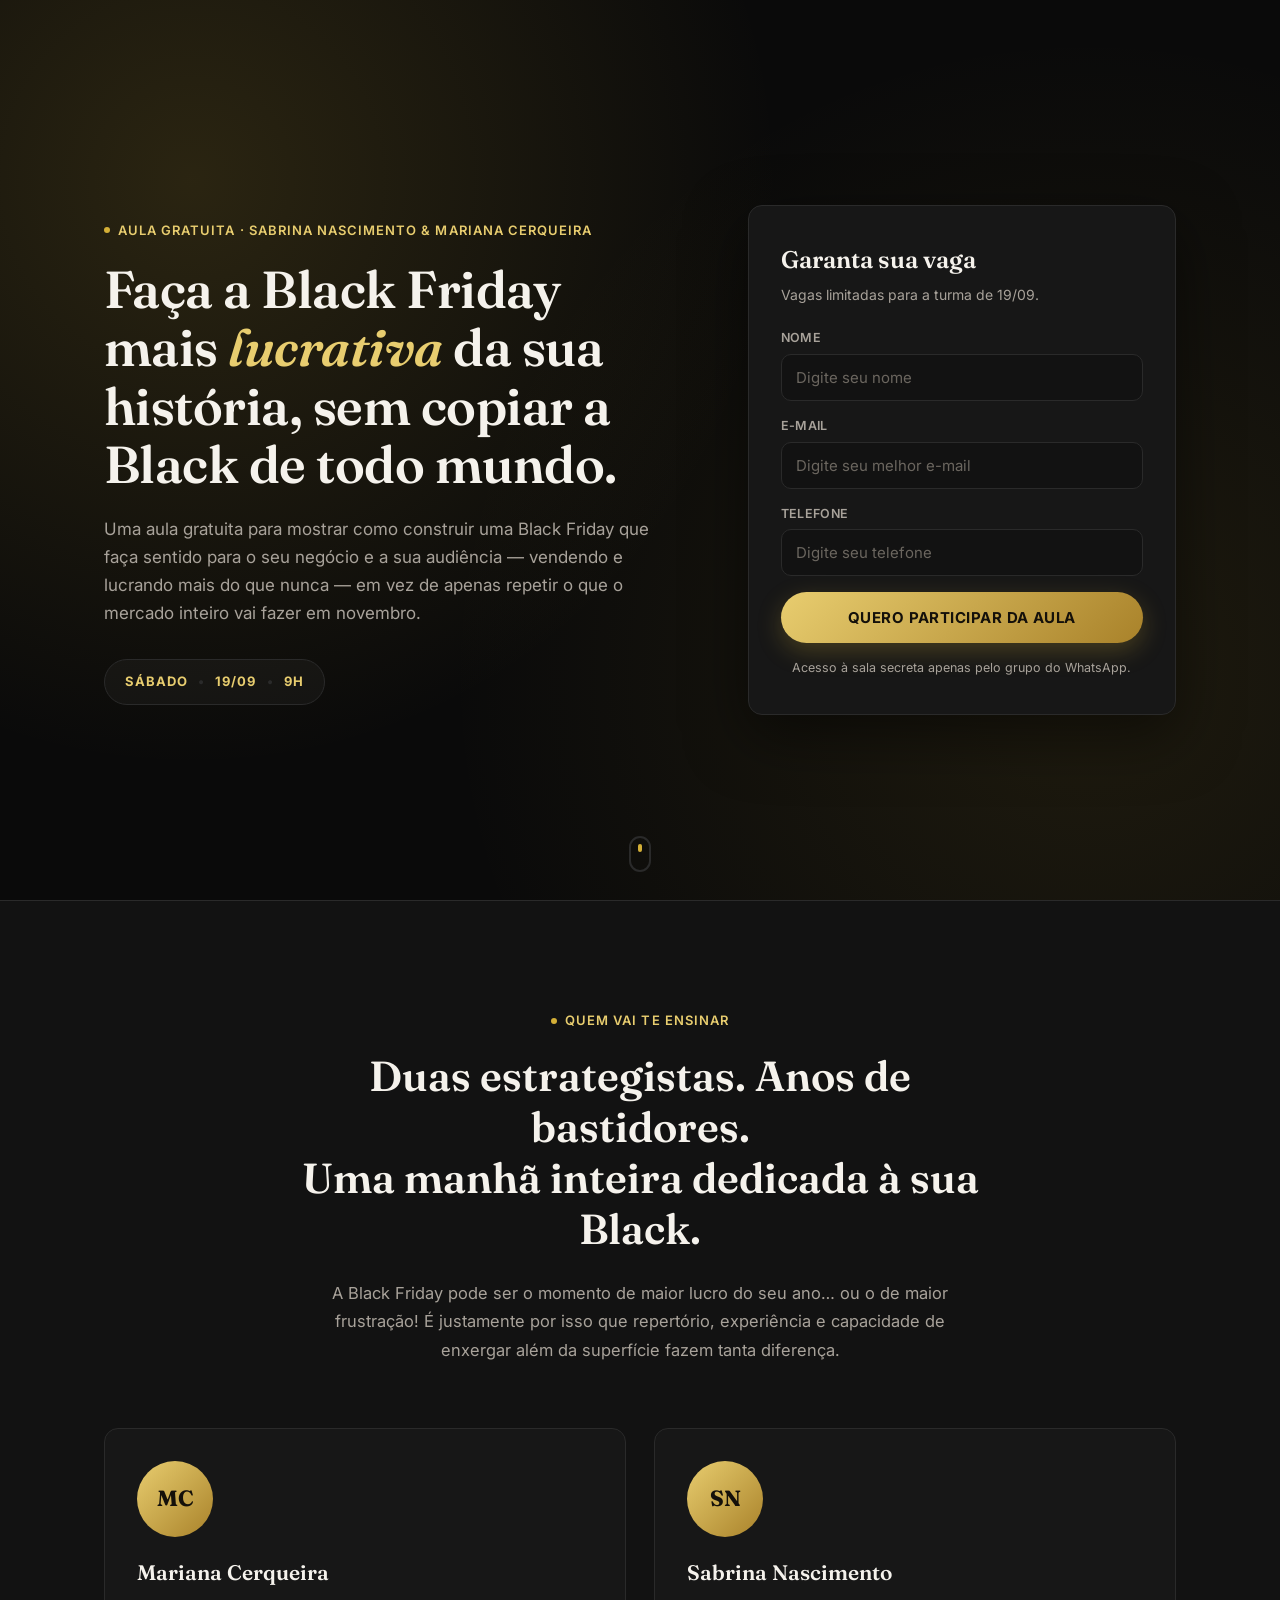
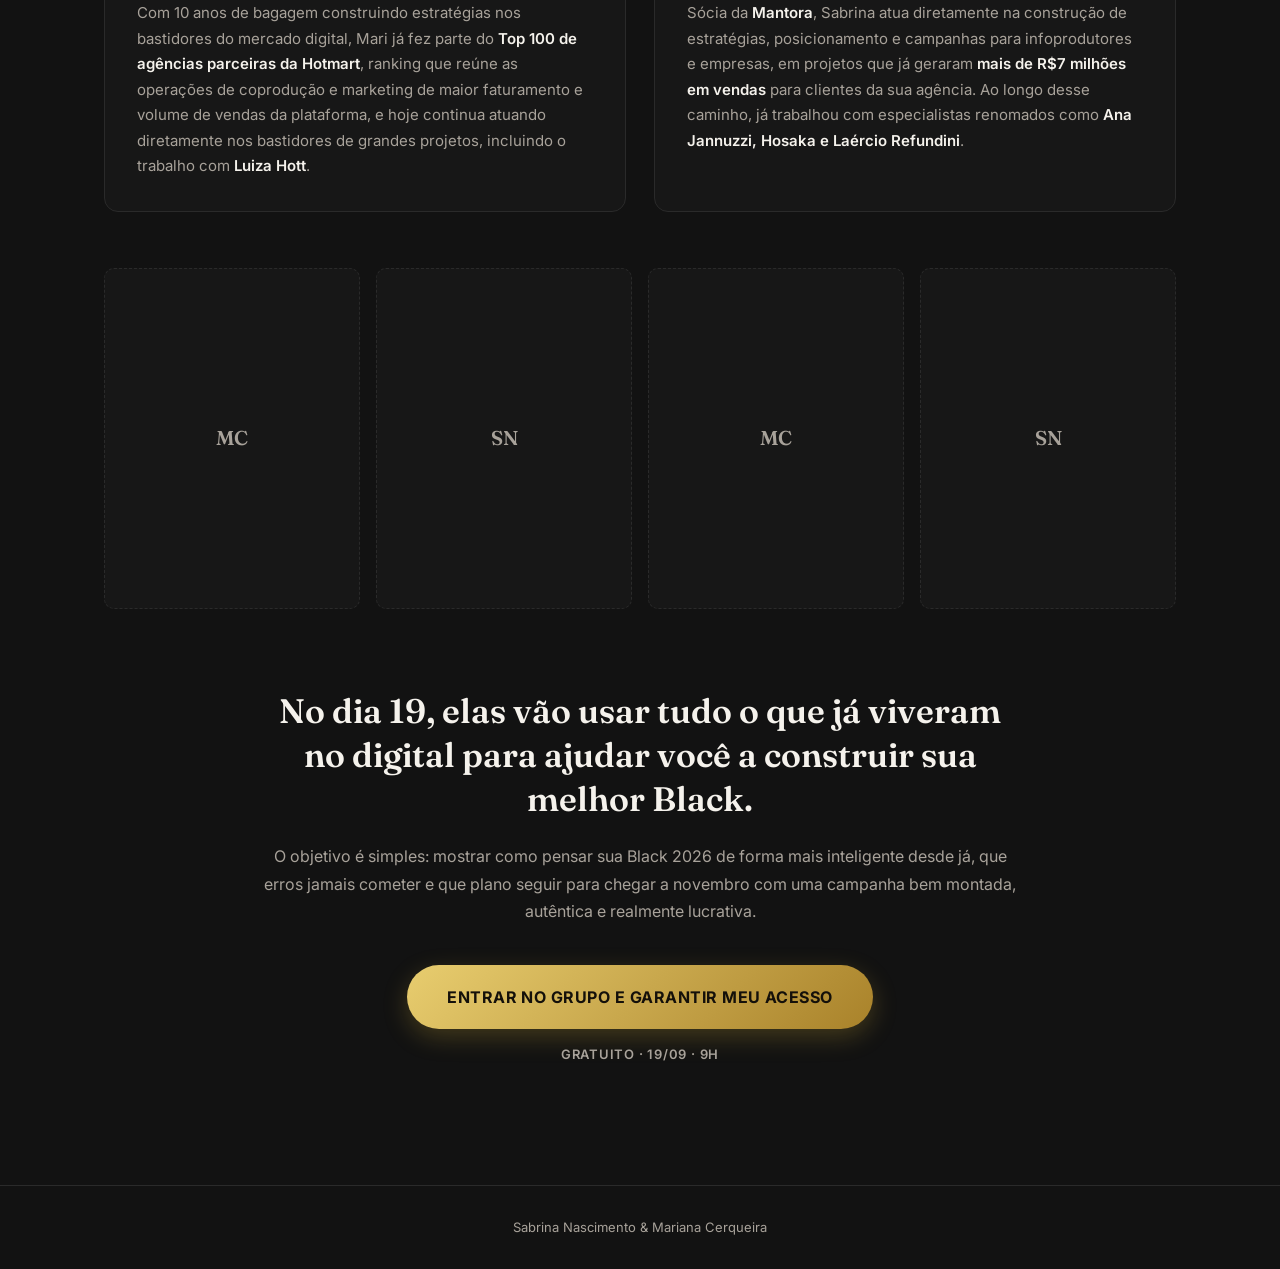
==== index.html @ a5357f33 "Cria landing page de duas dobras para aula de Black Friday Página de captação de leads para a aula g" ====
<!DOCTYPE html>
<html lang="pt-BR">
<head>
<meta charset="UTF-8">
<meta name="viewport" content="width=device-width, initial-scale=1.0">
<title>Aula Gratuita | Black Friday com Sabrina & Mariana</title>
<meta name="description" content="Aula gratuita para construir uma Black Friday que faça sentido para o seu negócio, sem copiar o que todo mundo vai fazer em novembro.">
<link rel="preconnect" href="https://fonts.googleapis.com">
<link rel="preconnect" href="https://fonts.gstatic.com" crossorigin>
<link href="https://fonts.googleapis.com/css2?family=Fraunces:ital,opsz,wght@0,9..144,500;0,9..144,600;0,9..144,700;1,9..144,500&family=Inter:wght@400;500;600;700;800&display=swap" rel="stylesheet">
<link rel="stylesheet" href="style.css">
</head>
<body>

<!-- ===================== DOBRA 1 — HERO ===================== -->
<section class="hero">
  <div class="hero__bg" aria-hidden="true"></div>
  <div class="container hero__container">

    <div class="hero__content">
      <p class="eyebrow">
        <span class="eyebrow__dot"></span>
        Aula gratuita &middot; Sabrina Nascimento &amp; Mariana Cerqueira
      </p>

      <h1 class="hero__title">
        Faça a Black Friday mais <em>lucrativa</em> da sua história, sem copiar a Black de todo mundo.
      </h1>

      <p class="hero__subtitle">
        Uma aula gratuita para mostrar como construir uma Black Friday que faça sentido para o seu negócio e a sua audiência
        — vendendo e lucrando mais do que nunca — em vez de apenas repetir o que o mercado inteiro vai fazer em novembro.
      </p>

      <div class="date-badge">
        <span>SÁBADO</span>
        <span class="date-badge__sep">•</span>
        <span>19/09</span>
        <span class="date-badge__sep">•</span>
        <span>9H</span>
      </div>
    </div>

    <div class="hero__form-wrap">
      <form class="lead-form" id="leadForm" novalidate>
        <h2 class="lead-form__title">Garanta sua vaga</h2>
        <p class="lead-form__subtitle">Vagas limitadas para a turma de 19/09.</p>

        <div class="field">
          <label for="name">Nome</label>
          <input type="text" id="name" name="name" placeholder="Digite seu nome" required autocomplete="name">
        </div>

        <div class="field">
          <label for="email">E-mail</label>
          <input type="email" id="email" name="email" placeholder="Digite seu melhor e-mail" required autocomplete="email">
        </div>

        <div class="field">
          <label for="phone">Telefone</label>
          <input type="tel" id="phone" name="phone" placeholder="Digite seu telefone" required autocomplete="tel" inputmode="tel">
        </div>

        <button type="submit" class="btn btn--primary btn--block" id="submitBtn">
          <span>QUERO PARTICIPAR DA AULA</span>
        </button>

        <p class="lead-form__disclaimer">
          Acesso à sala secreta apenas pelo grupo do WhatsApp.
        </p>
      </form>

      <div class="lead-form__success" id="formSuccess" hidden>
        <div class="lead-form__success-icon">✓</div>
        <h2 class="lead-form__title">Inscrição confirmada!</h2>
        <p>Agora é só entrar no grupo do WhatsApp para receber o acesso à sala secreta da aula.</p>
        <a href="#" class="btn btn--primary btn--block" id="whatsappLink" target="_blank" rel="noopener">
          ENTRAR NO GRUPO DO WHATSAPP
        </a>
      </div>
    </div>

  </div>
  <div class="scroll-cue" aria-hidden="true"><span></span></div>
</section>

<!-- ===================== DOBRA 2 — AS ESTRATEGISTAS ===================== -->
<section class="experts">
  <div class="container">

    <p class="eyebrow eyebrow--center">
      <span class="eyebrow__dot"></span>
      Quem vai te ensinar
    </p>

    <h2 class="experts__title">
      Duas estrategistas. Anos de bastidores.<br>
      Uma manhã inteira dedicada à sua Black.
    </h2>

    <p class="experts__intro">
      A Black Friday pode ser o momento de maior lucro do seu ano&hellip; ou o de maior frustração!
      É justamente por isso que repertório, experiência e capacidade de enxergar além da superfície
      fazem tanta diferença.
    </p>

    <div class="expert-cards">
      <article class="expert-card">
        <div class="expert-card__photo" aria-hidden="true">
          <span>MC</span>
        </div>
        <h3 class="expert-card__name">Mariana Cerqueira</h3>
        <p class="expert-card__bio">
          Com 10 anos de bagagem construindo estratégias nos bastidores do mercado digital, Mari já fez parte
          do <strong>Top 100 de agências parceiras da Hotmart</strong>, ranking que reúne as operações de
          coprodução e marketing de maior faturamento e volume de vendas da plataforma, e hoje continua
          atuando diretamente nos bastidores de grandes projetos, incluindo o trabalho com
          <strong>Luiza Hott</strong>.
        </p>
      </article>

      <article class="expert-card">
        <div class="expert-card__photo" aria-hidden="true">
          <span>SN</span>
        </div>
        <h3 class="expert-card__name">Sabrina Nascimento</h3>
        <p class="expert-card__bio">
          Sócia da <strong>Mantora</strong>, Sabrina atua diretamente na construção de estratégias,
          posicionamento e campanhas para infoprodutores e empresas, em projetos que já geraram
          <strong>mais de R$7 milhões em vendas</strong> para clientes da sua agência. Ao longo desse
          caminho, já trabalhou com especialistas renomados como <strong>Ana Jannuzzi, Hosaka e
          Laércio Refundini</strong>.
        </p>
      </article>
    </div>

    <div class="gallery" aria-label="Galeria com os perfis das experts">
      <div class="gallery__item"><span>MC</span></div>
      <div class="gallery__item"><span>SN</span></div>
      <div class="gallery__item"><span>MC</span></div>
      <div class="gallery__item"><span>SN</span></div>
    </div>

    <div class="statement">
      <p class="statement__text">
        No dia 19, elas vão usar tudo o que já viveram no digital para ajudar você a construir sua melhor Black.
      </p>
      <p class="statement__sub">
        O objetivo é simples: mostrar como pensar sua Black 2026 de forma mais inteligente desde já,
        que erros jamais cometer e que plano seguir para chegar a novembro com uma campanha bem montada,
        autêntica e realmente lucrativa.
      </p>

      <a href="#leadForm" class="btn btn--primary btn--lg" id="finalCta">
        ENTRAR NO GRUPO E GARANTIR MEU ACESSO
      </a>
      <p class="statement__tag">Gratuito &middot; 19/09 &middot; 9h</p>
    </div>

  </div>
</section>

<footer class="footer">
  <p>Sabrina Nascimento &amp; Mariana Cerqueira</p>
</footer>

<script src="script.js"></script>
</body>
</html>
---- style.css ----
/* ===================== TOKENS ===================== */
:root {
  --color-bg: #0a0a0a;
  --color-bg-alt: #121212;
  --color-surface: #171717;
  --color-border: #2a2a2a;
  --color-text: #f5f2ec;
  --color-text-muted: #a8a29a;
  --color-gold: #d4af37;
  --color-gold-light: #e8cd6f;
  --color-gold-dark: #a9822a;

  --font-display: 'Fraunces', Georgia, serif;
  --font-body: 'Inter', -apple-system, BlinkMacSystemFont, sans-serif;

  --container-w: 1120px;
  --radius: 14px;
}

/* ===================== RESET ===================== */
* { box-sizing: border-box; margin: 0; padding: 0; }

html { scroll-behavior: smooth; }

body {
  background: var(--color-bg);
  color: var(--color-text);
  font-family: var(--font-body);
  line-height: 1.5;
  -webkit-font-smoothing: antialiased;
}

img { max-width: 100%; display: block; }

a { color: inherit; text-decoration: none; }

.container {
  max-width: var(--container-w);
  margin: 0 auto;
  padding: 0 24px;
}

/* ===================== SHARED ===================== */
.eyebrow {
  display: inline-flex;
  align-items: center;
  gap: 8px;
  font-size: 13px;
  font-weight: 600;
  letter-spacing: 0.08em;
  text-transform: uppercase;
  color: var(--color-gold-light);
  margin-bottom: 20px;
}

.eyebrow--center {
  display: flex;
  justify-content: center;
  width: 100%;
}

.eyebrow__dot {
  width: 6px;
  height: 6px;
  border-radius: 50%;
  background: var(--color-gold);
  flex-shrink: 0;
}

.btn {
  display: inline-flex;
  align-items: center;
  justify-content: center;
  gap: 8px;
  border: none;
  border-radius: 999px;
  font-family: var(--font-body);
  font-weight: 700;
  letter-spacing: 0.03em;
  cursor: pointer;
  transition: transform 0.15s ease, box-shadow 0.15s ease, filter 0.15s ease;
  text-align: center;
}

.btn--primary {
  background: linear-gradient(135deg, var(--color-gold-light), var(--color-gold-dark));
  color: #14100a;
  padding: 16px 28px;
  font-size: 15px;
  box-shadow: 0 8px 24px rgba(212, 175, 55, 0.25);
}

.btn--primary:hover {
  transform: translateY(-2px);
  filter: brightness(1.06);
  box-shadow: 0 12px 30px rgba(212, 175, 55, 0.35);
}

.btn--block { width: 100%; }

.btn--lg {
  padding: 20px 40px;
  font-size: 16px;
}

/* ===================== HERO ===================== */
.hero {
  position: relative;
  min-height: 100vh;
  display: flex;
  align-items: center;
  padding: 100px 0 80px;
  overflow: hidden;
}

.hero__bg {
  position: absolute;
  inset: 0;
  background:
    radial-gradient(circle at 15% 20%, rgba(212, 175, 55, 0.16), transparent 45%),
    radial-gradient(circle at 85% 75%, rgba(212, 175, 55, 0.1), transparent 50%),
    var(--color-bg);
  z-index: 0;
}

.hero__container {
  position: relative;
  z-index: 1;
  display: grid;
  grid-template-columns: 1.15fr 0.85fr;
  gap: 64px;
  align-items: center;
}

.hero__title {
  font-family: var(--font-display);
  font-weight: 600;
  font-size: clamp(32px, 4.2vw, 52px);
  line-height: 1.12;
  letter-spacing: -0.01em;
  margin-bottom: 22px;
}

.hero__title em {
  font-style: italic;
  color: var(--color-gold-light);
}

.hero__subtitle {
  font-size: 17px;
  line-height: 1.65;
  color: var(--color-text-muted);
  max-width: 52ch;
  margin-bottom: 32px;
}

.date-badge {
  display: inline-flex;
  align-items: center;
  gap: 10px;
  border: 1px solid var(--color-border);
  background: rgba(255, 255, 255, 0.03);
  padding: 12px 20px;
  border-radius: 999px;
  font-size: 13px;
  font-weight: 700;
  letter-spacing: 0.08em;
  color: var(--color-gold-light);
}

.date-badge__sep { color: var(--color-border); }

/* ---- form card ---- */
.hero__form-wrap {
  position: relative;
}

.lead-form,
.lead-form__success {
  background: var(--color-surface);
  border: 1px solid var(--color-border);
  border-radius: var(--radius);
  padding: 36px 32px;
  box-shadow: 0 20px 60px rgba(0, 0, 0, 0.5);
}

.lead-form__success {
  text-align: center;
}

.lead-form__success-icon {
  width: 56px;
  height: 56px;
  border-radius: 50%;
  background: linear-gradient(135deg, var(--color-gold-light), var(--color-gold-dark));
  color: #14100a;
  font-size: 26px;
  font-weight: 800;
  display: flex;
  align-items: center;
  justify-content: center;
  margin: 0 auto 18px;
}

.lead-form__success p {
  color: var(--color-text-muted);
  margin: 10px 0 22px;
  font-size: 14.5px;
  line-height: 1.6;
}

.lead-form__title {
  font-family: var(--font-display);
  font-size: 24px;
  font-weight: 600;
  margin-bottom: 6px;
}

.lead-form__subtitle {
  color: var(--color-text-muted);
  font-size: 14px;
  margin-bottom: 24px;
}

.field {
  margin-bottom: 16px;
  text-align: left;
}

.field label {
  display: block;
  font-size: 12.5px;
  font-weight: 600;
  letter-spacing: 0.03em;
  text-transform: uppercase;
  color: var(--color-text-muted);
  margin-bottom: 6px;
}

.field input {
  width: 100%;
  padding: 13px 14px;
  border-radius: 10px;
  border: 1px solid var(--color-border);
  background: var(--color-bg-alt);
  color: var(--color-text);
  font-family: var(--font-body);
  font-size: 15px;
  outline: none;
  transition: border-color 0.15s ease, box-shadow 0.15s ease;
}

.field input::placeholder { color: #6b665f; }

.field input:focus {
  border-color: var(--color-gold);
  box-shadow: 0 0 0 3px rgba(212, 175, 55, 0.18);
}

.field input:invalid:not(:placeholder-shown) {
  border-color: #b5544a;
}

.lead-form__disclaimer {
  margin-top: 16px;
  font-size: 12.5px;
  color: var(--color-text-muted);
  text-align: center;
  line-height: 1.5;
}

.scroll-cue {
  position: absolute;
  bottom: 28px;
  left: 50%;
  transform: translateX(-50%);
  width: 22px;
  height: 36px;
  border: 2px solid var(--color-border);
  border-radius: 12px;
  z-index: 1;
}

.scroll-cue span {
  position: absolute;
  top: 6px;
  left: 50%;
  transform: translateX(-50%);
  width: 4px;
  height: 8px;
  border-radius: 2px;
  background: var(--color-gold);
  animation: scroll-cue 1.6s ease infinite;
}

@keyframes scroll-cue {
  0% { opacity: 1; top: 6px; }
  70% { opacity: 0; top: 16px; }
  100% { opacity: 0; top: 6px; }
}

/* ===================== EXPERTS SECTION ===================== */
.experts {
  padding: 110px 0 120px;
  background: var(--color-bg-alt);
  border-top: 1px solid var(--color-border);
  text-align: center;
}

.experts__title {
  font-family: var(--font-display);
  font-weight: 600;
  font-size: clamp(28px, 3.6vw, 42px);
  line-height: 1.22;
  max-width: 760px;
  margin: 0 auto 24px;
}

.experts__intro {
  max-width: 640px;
  margin: 0 auto 64px;
  color: var(--color-text-muted);
  font-size: 16.5px;
  line-height: 1.7;
}

.expert-cards {
  display: grid;
  grid-template-columns: repeat(2, 1fr);
  gap: 28px;
  text-align: left;
  margin-bottom: 56px;
}

.expert-card {
  background: var(--color-surface);
  border: 1px solid var(--color-border);
  border-radius: var(--radius);
  padding: 32px;
}

.expert-card__photo {
  width: 76px;
  height: 76px;
  border-radius: 50%;
  background: linear-gradient(135deg, var(--color-gold-light), var(--color-gold-dark));
  display: flex;
  align-items: center;
  justify-content: center;
  margin-bottom: 20px;
}

.expert-card__photo span {
  font-family: var(--font-display);
  font-weight: 700;
  font-size: 22px;
  color: #14100a;
}

.expert-card__name {
  font-family: var(--font-display);
  font-size: 21px;
  font-weight: 600;
  margin-bottom: 12px;
}

.expert-card__bio {
  color: var(--color-text-muted);
  font-size: 15px;
  line-height: 1.7;
}

.expert-card__bio strong {
  color: var(--color-text);
  font-weight: 600;
}

/* gallery placeholder — trocar por fotos reais das experts */
.gallery {
  display: grid;
  grid-template-columns: repeat(4, 1fr);
  gap: 16px;
  margin-bottom: 80px;
}

.gallery__item {
  aspect-ratio: 3 / 4;
  border-radius: 10px;
  border: 1px dashed var(--color-border);
  background: var(--color-surface);
  display: flex;
  align-items: center;
  justify-content: center;
}

.gallery__item span {
  font-family: var(--font-display);
  font-size: 20px;
  font-weight: 600;
  color: var(--color-text-muted);
}

.statement {
  max-width: 760px;
  margin: 0 auto;
}

.statement__text {
  font-family: var(--font-display);
  font-weight: 600;
  font-size: clamp(24px, 3.2vw, 34px);
  line-height: 1.3;
  margin-bottom: 22px;
}

.statement__sub {
  color: var(--color-text-muted);
  font-size: 16px;
  line-height: 1.7;
  margin-bottom: 40px;
}

.statement__tag {
  margin-top: 16px;
  font-size: 13px;
  font-weight: 600;
  letter-spacing: 0.06em;
  text-transform: uppercase;
  color: var(--color-text-muted);
}

/* ===================== FOOTER ===================== */
.footer {
  padding: 32px 0;
  text-align: center;
  background: var(--color-bg-alt);
  border-top: 1px solid var(--color-border);
  color: var(--color-text-muted);
  font-size: 13px;
}

/* ===================== RESPONSIVE ===================== */
@media (max-width: 960px) {
  .hero__container {
    grid-template-columns: 1fr;
    gap: 48px;
  }

  .hero { padding: 72px 0 64px; min-height: auto; }

  .expert-cards { grid-template-columns: 1fr; }

  .gallery { grid-template-columns: repeat(2, 1fr); }
}

@media (max-width: 480px) {
  .container { padding: 0 18px; }

  .lead-form, .lead-form__success { padding: 28px 22px; }

  .date-badge { font-size: 12px; padding: 10px 16px; }

  .scroll-cue { display: none; }
}
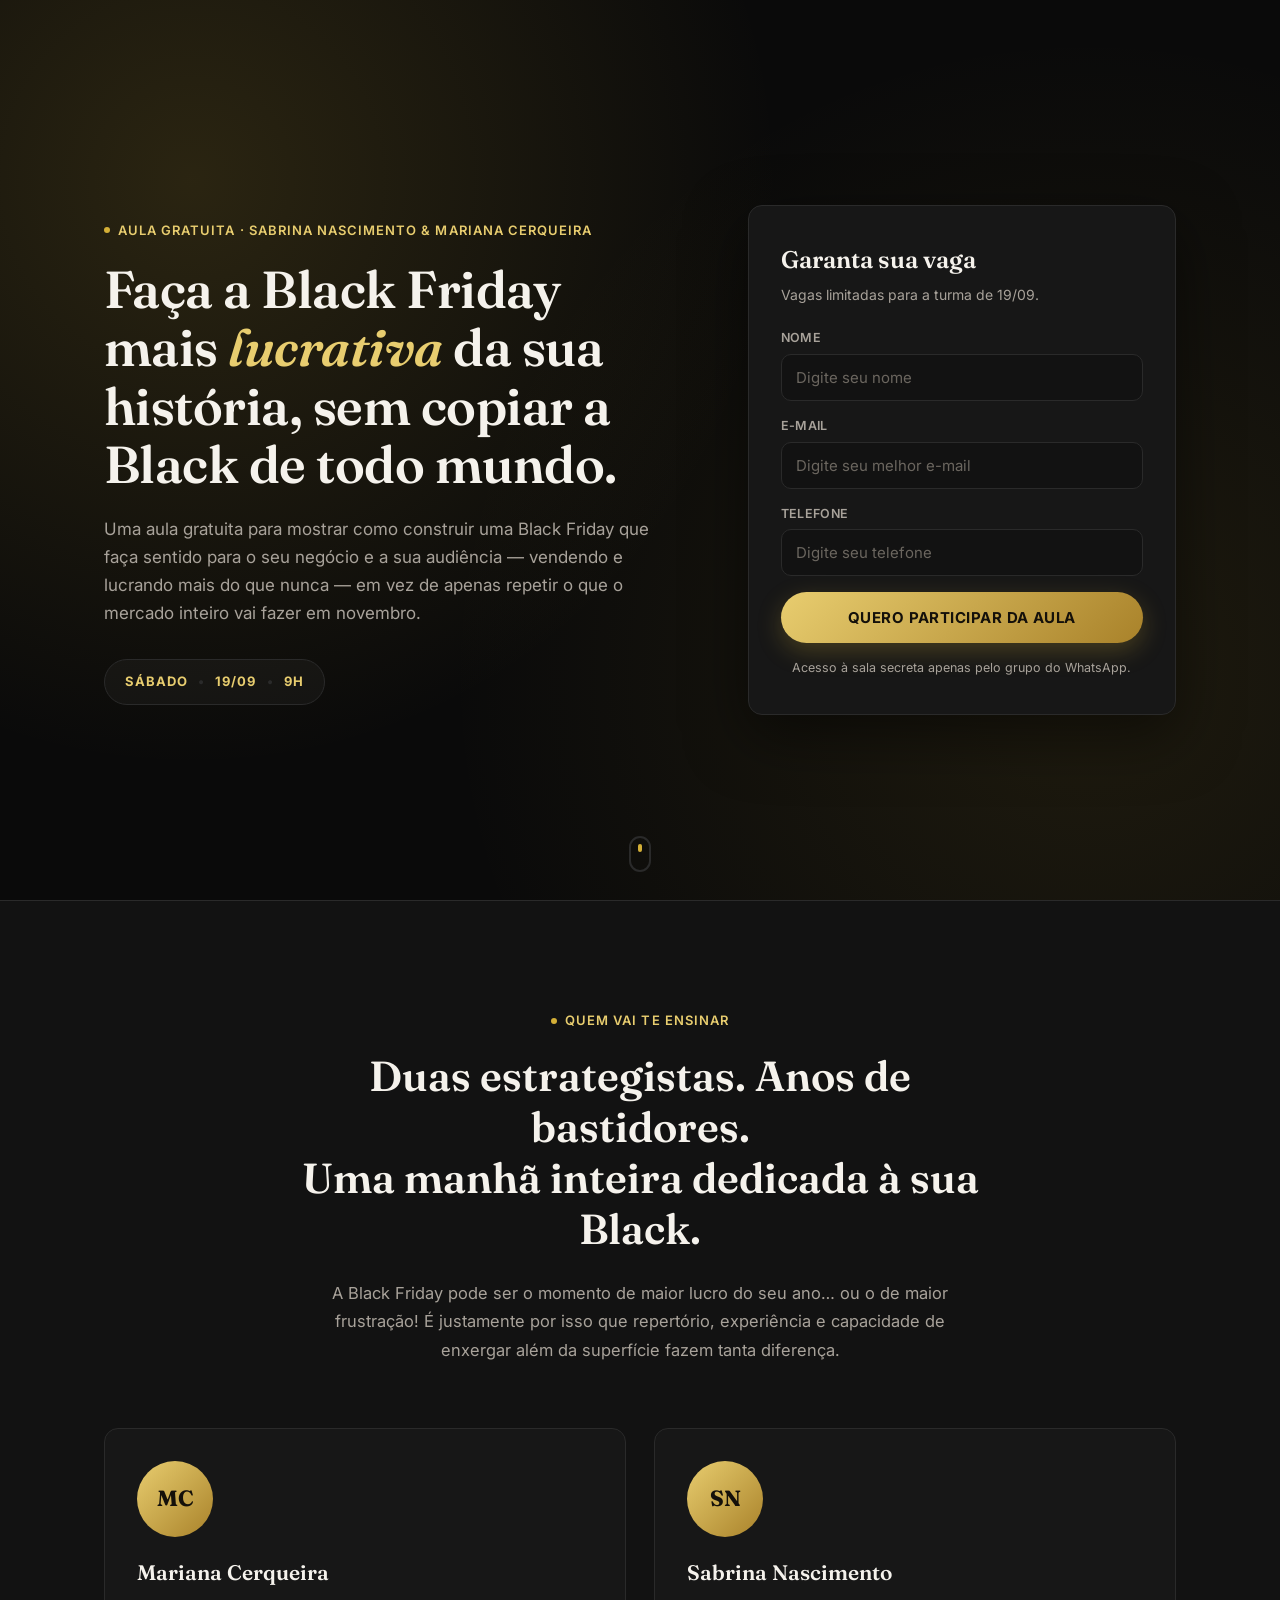
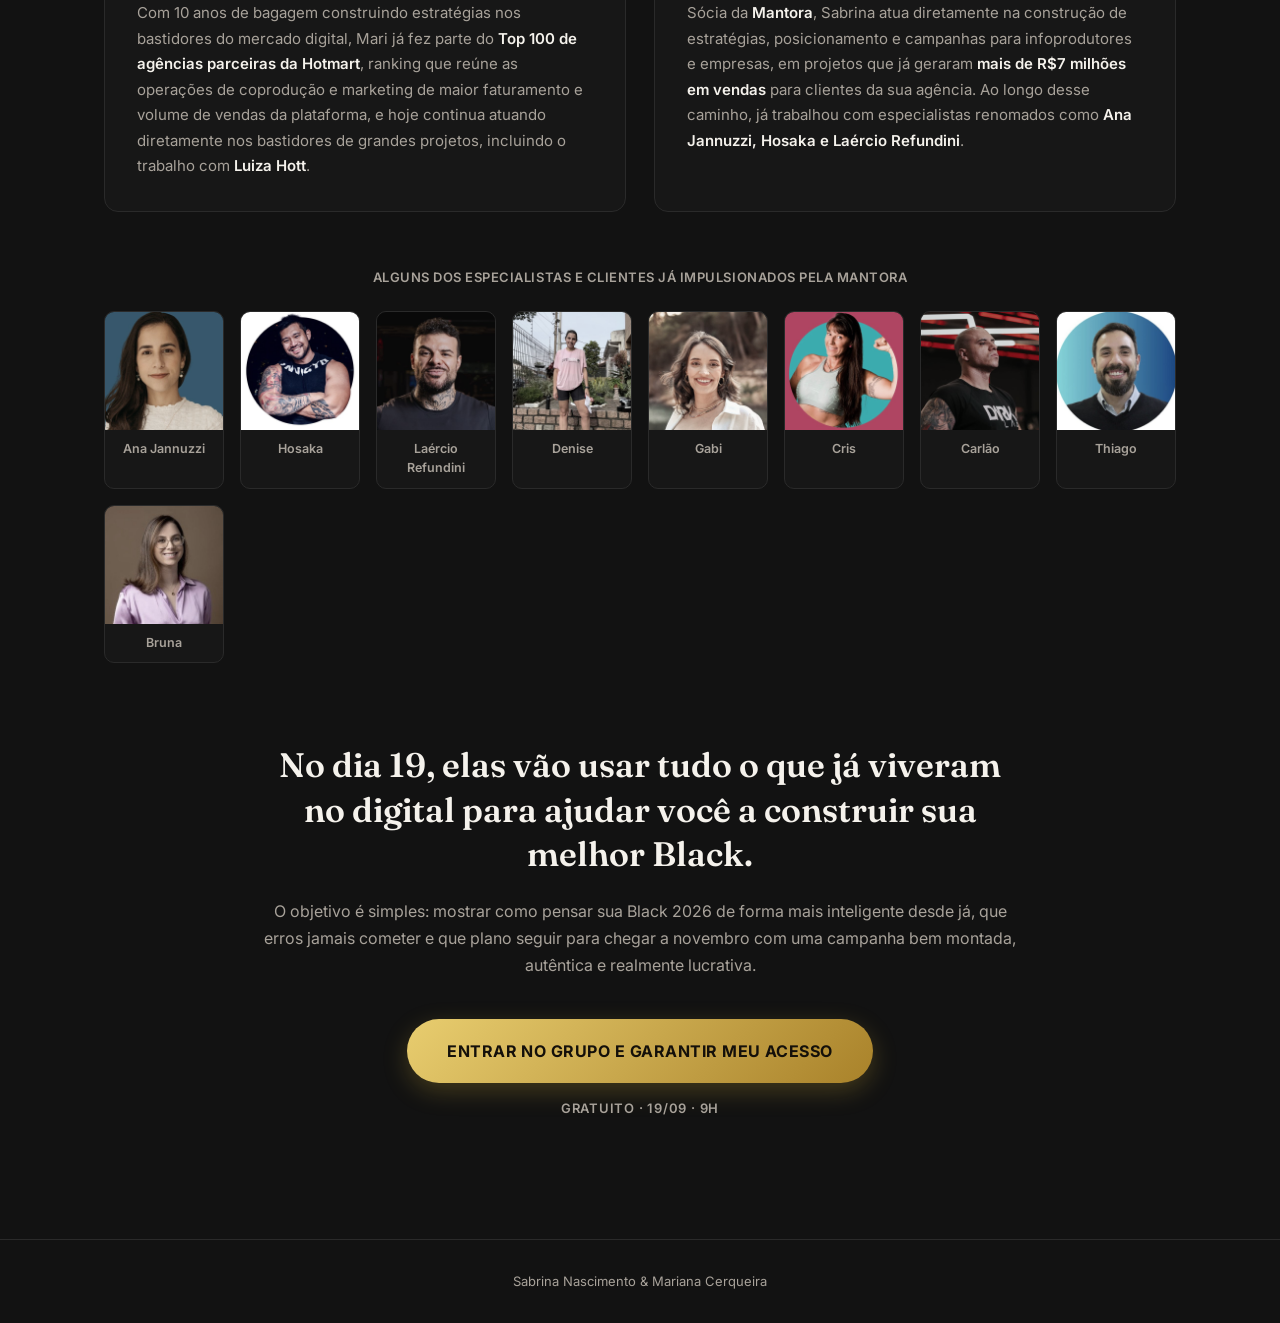
==== commit 6a43054f: "Adiciona galeria com fotos reais dos experts/clientes da Mantora Substitui os placeholders da seção " ====
--- a/index.html
+++ b/index.html
@@ -134,11 +134,44 @@
       </article>
     </div>
 
-    <div class="gallery" aria-label="Galeria com os perfis das experts">
-      <div class="gallery__item"><span>MC</span></div>
-      <div class="gallery__item"><span>SN</span></div>
-      <div class="gallery__item"><span>MC</span></div>
-      <div class="gallery__item"><span>SN</span></div>
+    <p class="gallery__caption">Alguns dos especialistas e clientes já impulsionados pela Mantora</p>
+    <div class="gallery" aria-label="Galeria com os perfis dos experts e clientes da Mantora">
+      <figure class="gallery__item">
+        <img src="assets/clientes/ana-jannuzzi.jpg" alt="Ana Jannuzzi" loading="lazy">
+        <figcaption>Ana Jannuzzi</figcaption>
+      </figure>
+      <figure class="gallery__item">
+        <img src="assets/clientes/hosaka.jpg" alt="Hosaka" loading="lazy">
+        <figcaption>Hosaka</figcaption>
+      </figure>
+      <figure class="gallery__item">
+        <img src="assets/clientes/laercio-refundini.jpg" alt="Laércio Refundini" loading="lazy">
+        <figcaption>Laércio Refundini</figcaption>
+      </figure>
+      <figure class="gallery__item">
+        <img src="assets/clientes/denise.jpg" alt="Denise" loading="lazy">
+        <figcaption>Denise</figcaption>
+      </figure>
+      <figure class="gallery__item">
+        <img src="assets/clientes/gabi.jpg" alt="Gabi" loading="lazy">
+        <figcaption>Gabi</figcaption>
+      </figure>
+      <figure class="gallery__item">
+        <img src="assets/clientes/cris.jpg" alt="Cris" loading="lazy">
+        <figcaption>Cris</figcaption>
+      </figure>
+      <figure class="gallery__item">
+        <img src="assets/clientes/carlao.jpg" alt="Carlão" loading="lazy">
+        <figcaption>Carlão</figcaption>
+      </figure>
+      <figure class="gallery__item">
+        <img src="assets/clientes/thiago.jpg" alt="Thiago" loading="lazy">
+        <figcaption>Thiago</figcaption>
+      </figure>
+      <figure class="gallery__item">
+        <img src="assets/clientes/bruna.jpg" alt="Bruna" loading="lazy">
+        <figcaption>Bruna</figcaption>
+      </figure>
     </div>
 
     <div class="statement">
--- a/style.css
+++ b/style.css
@@ -375,29 +375,48 @@
   font-weight: 600;
 }
 
-/* gallery placeholder — trocar por fotos reais das experts */
+.gallery__caption {
+  font-size: 13px;
+  font-weight: 600;
+  letter-spacing: 0.04em;
+  text-transform: uppercase;
+  color: var(--color-text-muted);
+  margin-bottom: 24px;
+}
+
 .gallery {
   display: grid;
-  grid-template-columns: repeat(4, 1fr);
+  grid-template-columns: repeat(auto-fit, minmax(120px, 1fr));
   gap: 16px;
   margin-bottom: 80px;
 }
 
 .gallery__item {
-  aspect-ratio: 3 / 4;
   border-radius: 10px;
-  border: 1px dashed var(--color-border);
+  border: 1px solid var(--color-border);
   background: var(--color-surface);
-  display: flex;
-  align-items: center;
-  justify-content: center;
-}
-
-.gallery__item span {
-  font-family: var(--font-display);
-  font-size: 20px;
-  font-weight: 600;
-  color: var(--color-text-muted);
+  overflow: hidden;
+}
+
+.gallery__item img {
+  width: 100%;
+  aspect-ratio: 1 / 1;
+  object-fit: cover;
+  display: block;
+  filter: grayscale(40%);
+  transition: filter 0.2s ease;
+}
+
+.gallery__item:hover img {
+  filter: grayscale(0%);
+}
+
+.gallery__item figcaption {
+  padding: 10px 8px;
+  font-size: 12.5px;
+  font-weight: 600;
+  color: var(--color-text-muted);
+  text-align: center;
 }
 
 .statement {
@@ -449,8 +468,10 @@
   .hero { padding: 72px 0 64px; min-height: auto; }
 
   .expert-cards { grid-template-columns: 1fr; }
-
-  .gallery { grid-template-columns: repeat(2, 1fr); }
+}
+
+@media (max-width: 520px) {
+  .gallery { grid-template-columns: repeat(3, 1fr); }
 }
 
 @media (max-width: 480px) {
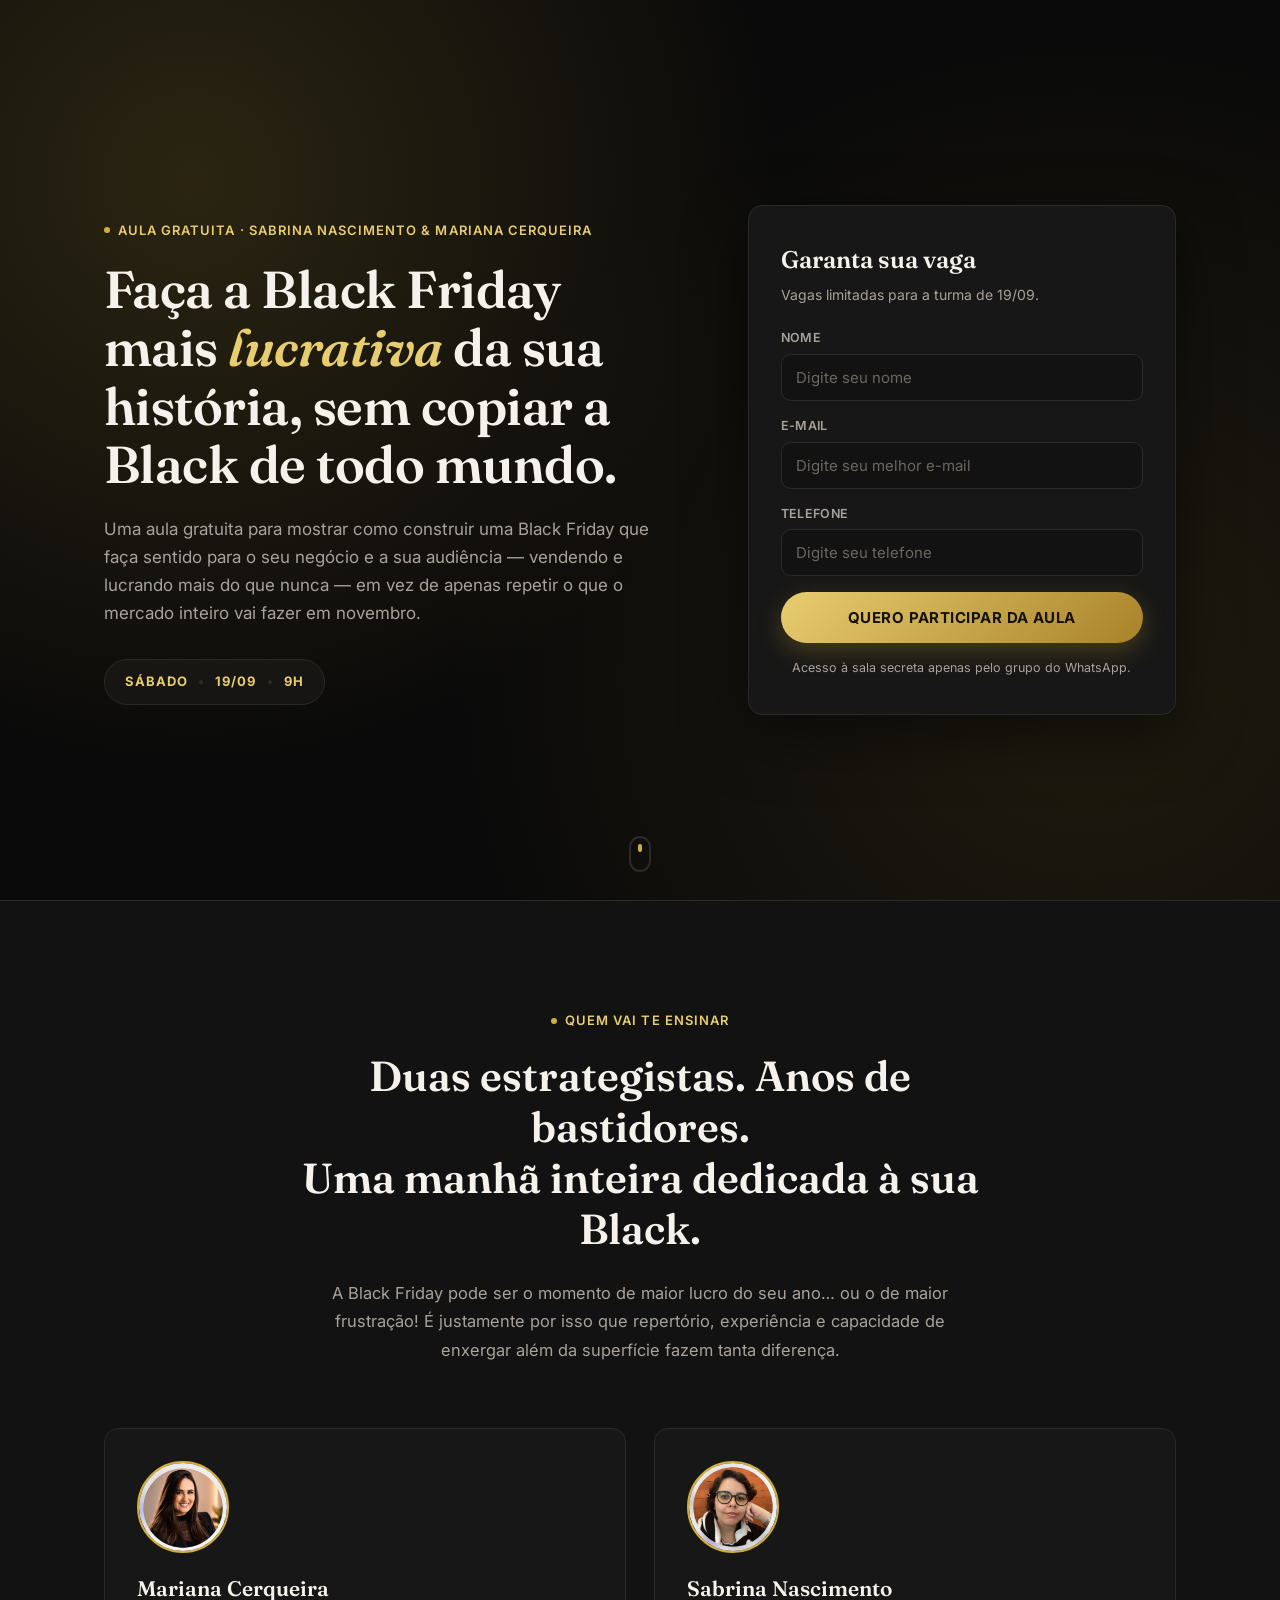
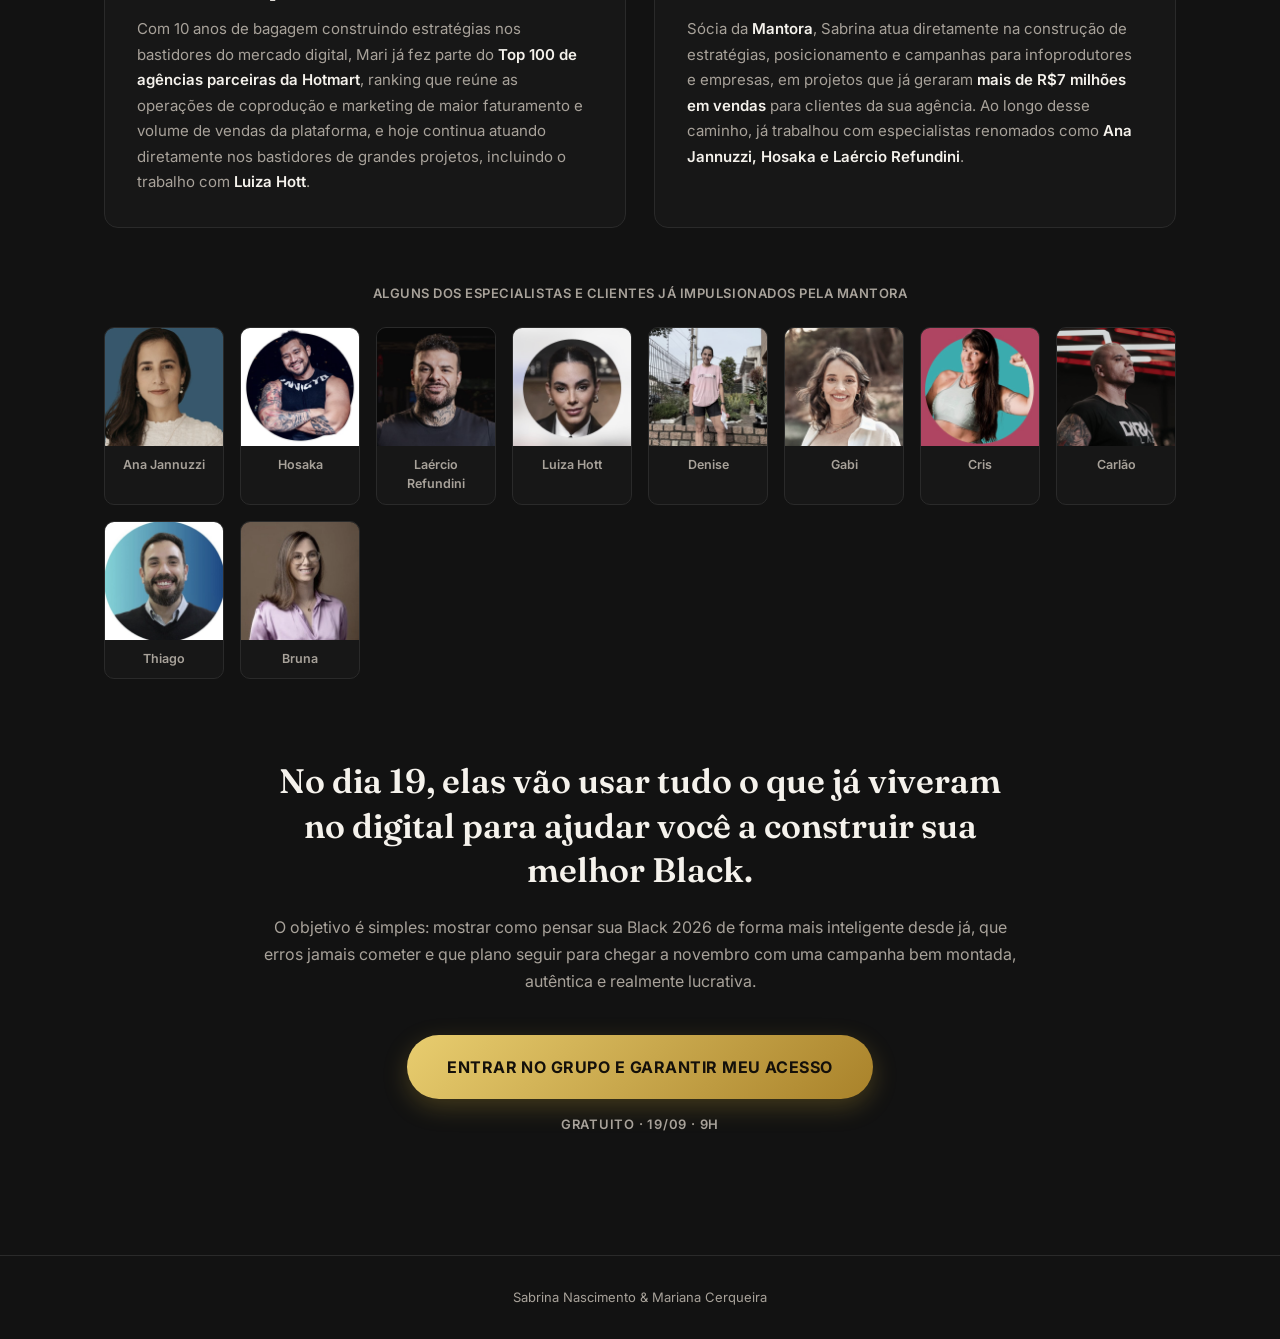
==== commit 92eee943: "Adiciona fotos reais de Sabrina e Mariana e inclui Luiza Hott na galeria Substitui os placeholders "" ====
--- a/index.html
+++ b/index.html
@@ -106,8 +106,8 @@
 
     <div class="expert-cards">
       <article class="expert-card">
-        <div class="expert-card__photo" aria-hidden="true">
-          <span>MC</span>
+        <div class="expert-card__photo">
+          <img src="assets/team/mariana.jpg" alt="Mariana Cerqueira" loading="lazy">
         </div>
         <h3 class="expert-card__name">Mariana Cerqueira</h3>
         <p class="expert-card__bio">
@@ -120,8 +120,8 @@
       </article>
 
       <article class="expert-card">
-        <div class="expert-card__photo" aria-hidden="true">
-          <span>SN</span>
+        <div class="expert-card__photo">
+          <img src="assets/team/sabrina.jpg" alt="Sabrina Nascimento" loading="lazy">
         </div>
         <h3 class="expert-card__name">Sabrina Nascimento</h3>
         <p class="expert-card__bio">
@@ -149,6 +149,10 @@
         <figcaption>Laércio Refundini</figcaption>
       </figure>
       <figure class="gallery__item">
+        <img src="assets/clientes/luiza-hott.jpg" alt="Luiza Hott" loading="lazy">
+        <figcaption>Luiza Hott</figcaption>
+      </figure>
+      <figure class="gallery__item">
         <img src="assets/clientes/denise.jpg" alt="Denise" loading="lazy">
         <figcaption>Denise</figcaption>
       </figure>
--- a/style.css
+++ b/style.css
@@ -340,21 +340,19 @@
 }
 
 .expert-card__photo {
-  width: 76px;
-  height: 76px;
+  width: 92px;
+  height: 92px;
   border-radius: 50%;
+  overflow: hidden;
   background: linear-gradient(135deg, var(--color-gold-light), var(--color-gold-dark));
-  display: flex;
-  align-items: center;
-  justify-content: center;
   margin-bottom: 20px;
-}
-
-.expert-card__photo span {
-  font-family: var(--font-display);
-  font-weight: 700;
-  font-size: 22px;
-  color: #14100a;
+  border: 2px solid var(--color-gold);
+}
+
+.expert-card__photo img {
+  width: 100%;
+  height: 100%;
+  object-fit: cover;
 }
 
 .expert-card__name {
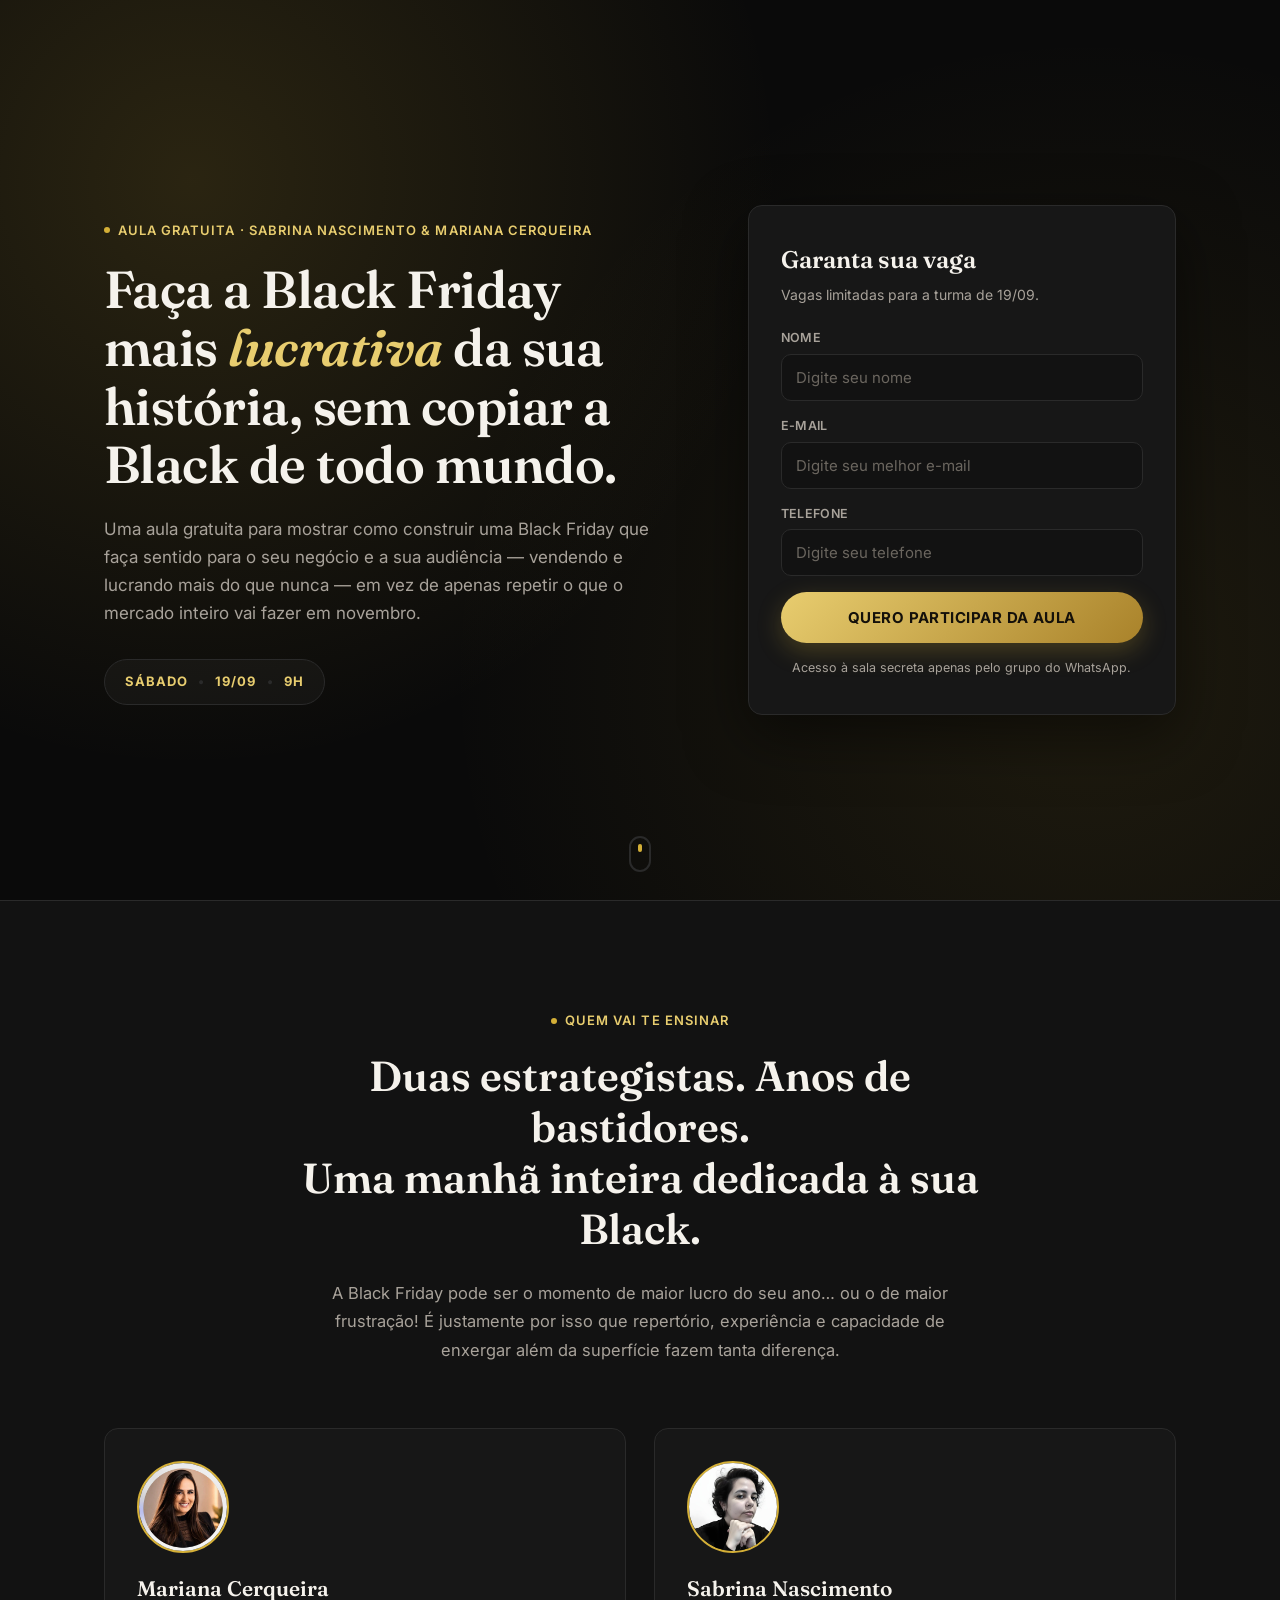
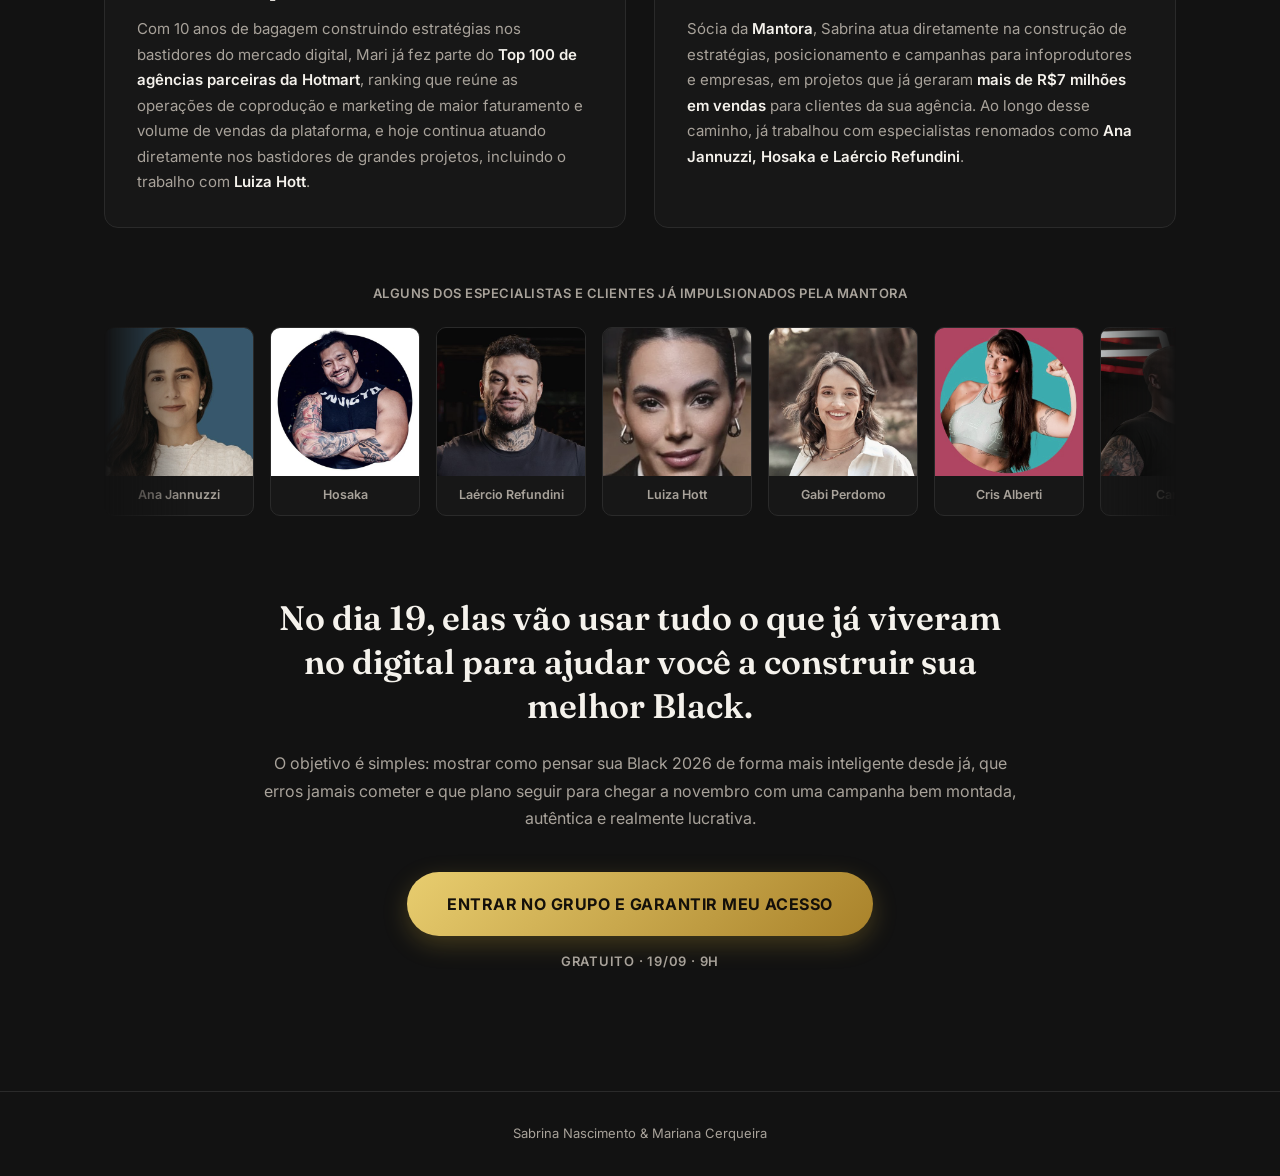
==== commit 59539125: "Atualiza foto da Sabrina, transforma galeria em esteira e ajusta clientes - Substitui a foto de perf" ====
--- a/index.html
+++ b/index.html
@@ -135,47 +135,66 @@
     </div>
 
     <p class="gallery__caption">Alguns dos especialistas e clientes já impulsionados pela Mantora</p>
-    <div class="gallery" aria-label="Galeria com os perfis dos experts e clientes da Mantora">
-      <figure class="gallery__item">
-        <img src="assets/clientes/ana-jannuzzi.jpg" alt="Ana Jannuzzi" loading="lazy">
-        <figcaption>Ana Jannuzzi</figcaption>
-      </figure>
-      <figure class="gallery__item">
-        <img src="assets/clientes/hosaka.jpg" alt="Hosaka" loading="lazy">
-        <figcaption>Hosaka</figcaption>
-      </figure>
-      <figure class="gallery__item">
-        <img src="assets/clientes/laercio-refundini.jpg" alt="Laércio Refundini" loading="lazy">
-        <figcaption>Laércio Refundini</figcaption>
-      </figure>
-      <figure class="gallery__item">
-        <img src="assets/clientes/luiza-hott.jpg" alt="Luiza Hott" loading="lazy">
-        <figcaption>Luiza Hott</figcaption>
-      </figure>
-      <figure class="gallery__item">
-        <img src="assets/clientes/denise.jpg" alt="Denise" loading="lazy">
-        <figcaption>Denise</figcaption>
-      </figure>
-      <figure class="gallery__item">
-        <img src="assets/clientes/gabi.jpg" alt="Gabi" loading="lazy">
-        <figcaption>Gabi</figcaption>
-      </figure>
-      <figure class="gallery__item">
-        <img src="assets/clientes/cris.jpg" alt="Cris" loading="lazy">
-        <figcaption>Cris</figcaption>
-      </figure>
-      <figure class="gallery__item">
-        <img src="assets/clientes/carlao.jpg" alt="Carlão" loading="lazy">
-        <figcaption>Carlão</figcaption>
-      </figure>
-      <figure class="gallery__item">
-        <img src="assets/clientes/thiago.jpg" alt="Thiago" loading="lazy">
-        <figcaption>Thiago</figcaption>
-      </figure>
-      <figure class="gallery__item">
-        <img src="assets/clientes/bruna.jpg" alt="Bruna" loading="lazy">
-        <figcaption>Bruna</figcaption>
-      </figure>
+    <div class="gallery-track" aria-label="Galeria com os perfis dos experts e clientes da Mantora">
+      <div class="gallery-track__inner">
+        <figure class="gallery__item">
+          <img src="assets/clientes/ana-jannuzzi.jpg" alt="Ana Jannuzzi" loading="lazy">
+          <figcaption>Ana Jannuzzi</figcaption>
+        </figure>
+        <figure class="gallery__item">
+          <img src="assets/clientes/hosaka.jpg" alt="Hosaka" loading="lazy">
+          <figcaption>Hosaka</figcaption>
+        </figure>
+        <figure class="gallery__item">
+          <img src="assets/clientes/laercio-refundini.jpg" alt="Laércio Refundini" loading="lazy">
+          <figcaption>Laércio Refundini</figcaption>
+        </figure>
+        <figure class="gallery__item">
+          <img src="assets/clientes/luiza-hott.jpg" alt="Luiza Hott" loading="lazy">
+          <figcaption>Luiza Hott</figcaption>
+        </figure>
+        <figure class="gallery__item">
+          <img src="assets/clientes/gabi.jpg" alt="Gabi Perdomo" loading="lazy">
+          <figcaption>Gabi Perdomo</figcaption>
+        </figure>
+        <figure class="gallery__item">
+          <img src="assets/clientes/cris.jpg" alt="Cris Alberti" loading="lazy">
+          <figcaption>Cris Alberti</figcaption>
+        </figure>
+        <figure class="gallery__item">
+          <img src="assets/clientes/carlao.jpg" alt="Carlão" loading="lazy">
+          <figcaption>Carlão</figcaption>
+        </figure>
+        <!-- duplicado para o loop contínuo da esteira -->
+        <figure class="gallery__item" aria-hidden="true">
+          <img src="assets/clientes/ana-jannuzzi.jpg" alt="" loading="lazy">
+          <figcaption>Ana Jannuzzi</figcaption>
+        </figure>
+        <figure class="gallery__item" aria-hidden="true">
+          <img src="assets/clientes/hosaka.jpg" alt="" loading="lazy">
+          <figcaption>Hosaka</figcaption>
+        </figure>
+        <figure class="gallery__item" aria-hidden="true">
+          <img src="assets/clientes/laercio-refundini.jpg" alt="" loading="lazy">
+          <figcaption>Laércio Refundini</figcaption>
+        </figure>
+        <figure class="gallery__item" aria-hidden="true">
+          <img src="assets/clientes/luiza-hott.jpg" alt="" loading="lazy">
+          <figcaption>Luiza Hott</figcaption>
+        </figure>
+        <figure class="gallery__item" aria-hidden="true">
+          <img src="assets/clientes/gabi.jpg" alt="" loading="lazy">
+          <figcaption>Gabi Perdomo</figcaption>
+        </figure>
+        <figure class="gallery__item" aria-hidden="true">
+          <img src="assets/clientes/cris.jpg" alt="" loading="lazy">
+          <figcaption>Cris Alberti</figcaption>
+        </figure>
+        <figure class="gallery__item" aria-hidden="true">
+          <img src="assets/clientes/carlao.jpg" alt="" loading="lazy">
+          <figcaption>Carlão</figcaption>
+        </figure>
+      </div>
     </div>
 
     <div class="statement">
--- a/style.css
+++ b/style.css
@@ -382,14 +382,26 @@
   margin-bottom: 24px;
 }
 
-.gallery {
-  display: grid;
-  grid-template-columns: repeat(auto-fit, minmax(120px, 1fr));
+.gallery-track {
+  overflow: hidden;
+  margin-bottom: 80px;
+  -webkit-mask-image: linear-gradient(90deg, transparent, #000 8%, #000 92%, transparent);
+  mask-image: linear-gradient(90deg, transparent, #000 8%, #000 92%, transparent);
+}
+
+.gallery-track__inner {
+  display: flex;
+  width: max-content;
   gap: 16px;
-  margin-bottom: 80px;
+  animation: gallery-scroll 26s linear infinite;
+}
+
+.gallery-track:hover .gallery-track__inner {
+  animation-play-state: paused;
 }
 
 .gallery__item {
+  flex: 0 0 150px;
   border-radius: 10px;
   border: 1px solid var(--color-border);
   background: var(--color-surface);
@@ -417,6 +429,15 @@
   text-align: center;
 }
 
+@keyframes gallery-scroll {
+  from { transform: translateX(0); }
+  to { transform: translateX(-50%); }
+}
+
+@media (prefers-reduced-motion: reduce) {
+  .gallery-track__inner { animation: none; }
+}
+
 .statement {
   max-width: 760px;
   margin: 0 auto;
@@ -469,7 +490,7 @@
 }
 
 @media (max-width: 520px) {
-  .gallery { grid-template-columns: repeat(3, 1fr); }
+  .gallery__item { flex-basis: 120px; }
 }
 
 @media (max-width: 480px) {
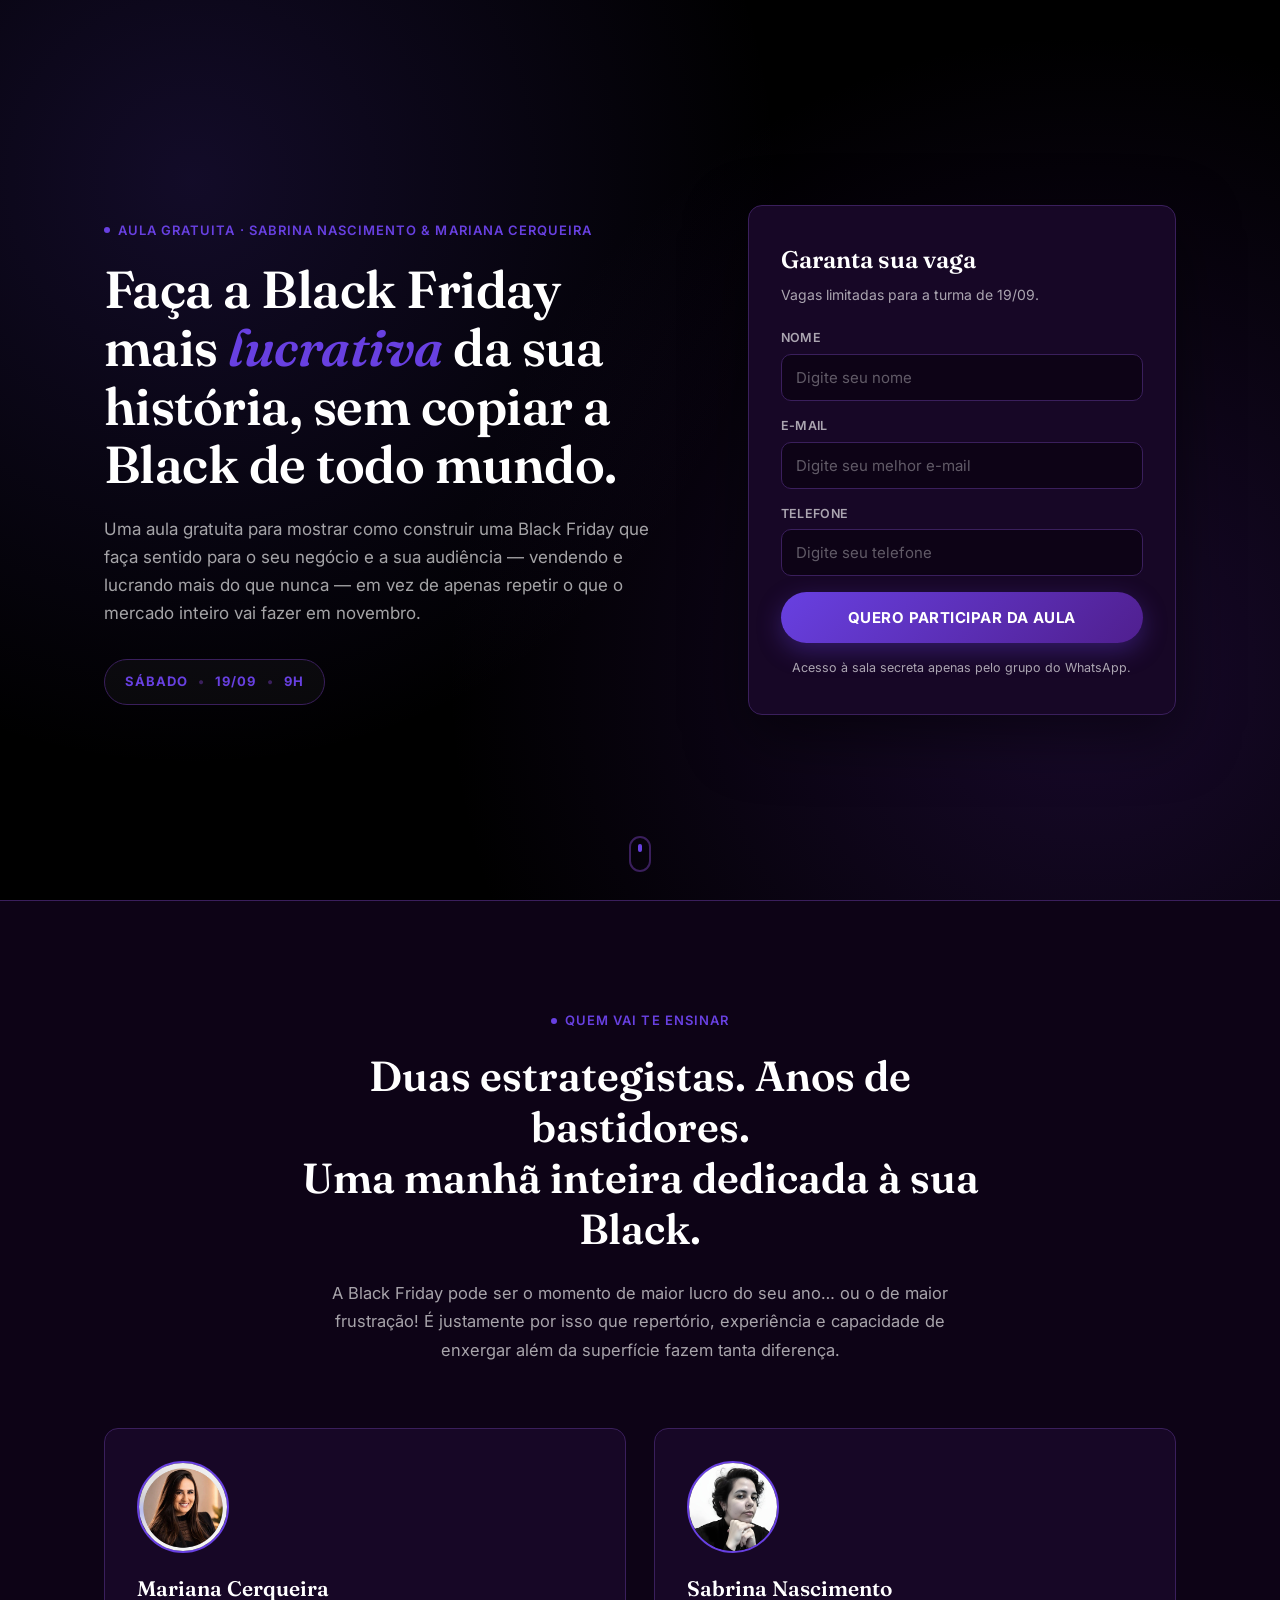
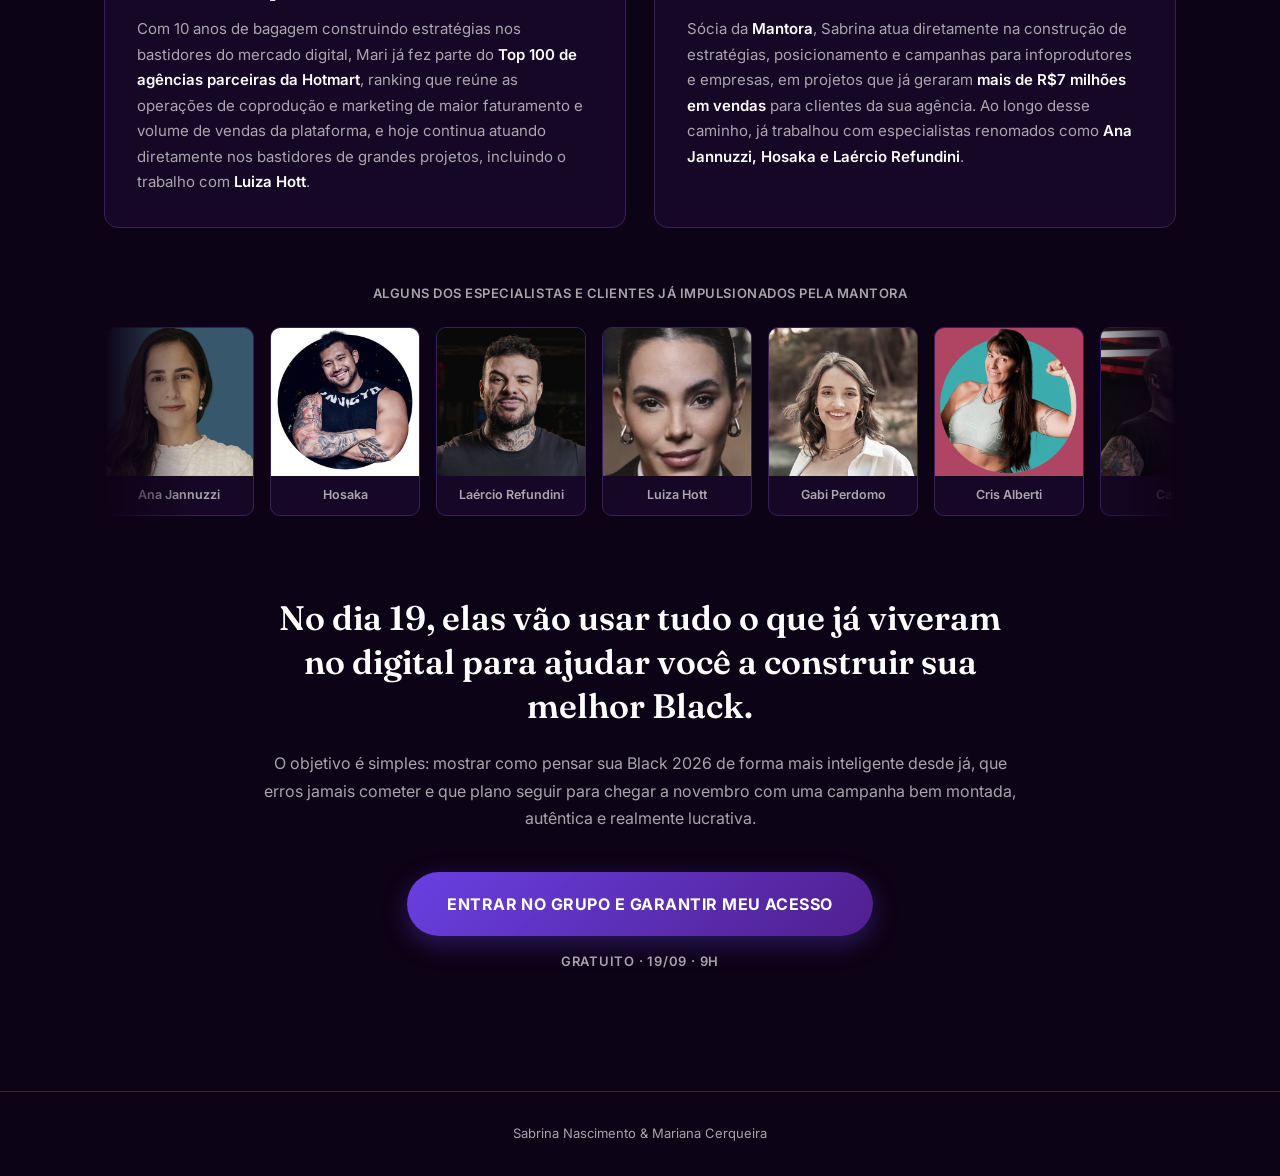
==== commit ada00238: "Aplica paleta de cores da Mantora e corrige esteira e encaixe mobile - Troca a paleta preto/dourado " ====
--- a/index.html
+++ b/index.html
@@ -73,9 +73,9 @@
       <div class="lead-form__success" id="formSuccess" hidden>
         <div class="lead-form__success-icon">✓</div>
         <h2 class="lead-form__title">Inscrição confirmada!</h2>
-        <p>Agora é só entrar no grupo do WhatsApp para receber o acesso à sala secreta da aula.</p>
-        <a href="#" class="btn btn--primary btn--block" id="whatsappLink" target="_blank" rel="noopener">
-          ENTRAR NO GRUPO DO WHATSAPP
+        <p>Redirecionando você para o grupo do WhatsApp com o acesso à sala secreta da aula...</p>
+        <a href="#" class="btn btn--primary btn--block" id="whatsappLink" rel="noopener">
+          ENTRAR NO GRUPO DO WHATSAPP AGORA
         </a>
       </div>
     </div>
@@ -138,60 +138,60 @@
     <div class="gallery-track" aria-label="Galeria com os perfis dos experts e clientes da Mantora">
       <div class="gallery-track__inner">
         <figure class="gallery__item">
-          <img src="assets/clientes/ana-jannuzzi.jpg" alt="Ana Jannuzzi" loading="lazy">
+          <img src="assets/clientes/ana-jannuzzi.jpg" alt="Ana Jannuzzi">
           <figcaption>Ana Jannuzzi</figcaption>
         </figure>
         <figure class="gallery__item">
-          <img src="assets/clientes/hosaka.jpg" alt="Hosaka" loading="lazy">
+          <img src="assets/clientes/hosaka.jpg" alt="Hosaka">
           <figcaption>Hosaka</figcaption>
         </figure>
         <figure class="gallery__item">
-          <img src="assets/clientes/laercio-refundini.jpg" alt="Laércio Refundini" loading="lazy">
+          <img src="assets/clientes/laercio-refundini.jpg" alt="Laércio Refundini">
           <figcaption>Laércio Refundini</figcaption>
         </figure>
         <figure class="gallery__item">
-          <img src="assets/clientes/luiza-hott.jpg" alt="Luiza Hott" loading="lazy">
+          <img src="assets/clientes/luiza-hott.jpg" alt="Luiza Hott">
           <figcaption>Luiza Hott</figcaption>
         </figure>
         <figure class="gallery__item">
-          <img src="assets/clientes/gabi.jpg" alt="Gabi Perdomo" loading="lazy">
+          <img src="assets/clientes/gabi.jpg" alt="Gabi Perdomo">
           <figcaption>Gabi Perdomo</figcaption>
         </figure>
         <figure class="gallery__item">
-          <img src="assets/clientes/cris.jpg" alt="Cris Alberti" loading="lazy">
+          <img src="assets/clientes/cris.jpg" alt="Cris Alberti">
           <figcaption>Cris Alberti</figcaption>
         </figure>
         <figure class="gallery__item">
-          <img src="assets/clientes/carlao.jpg" alt="Carlão" loading="lazy">
+          <img src="assets/clientes/carlao.jpg" alt="Carlão">
           <figcaption>Carlão</figcaption>
         </figure>
         <!-- duplicado para o loop contínuo da esteira -->
         <figure class="gallery__item" aria-hidden="true">
-          <img src="assets/clientes/ana-jannuzzi.jpg" alt="" loading="lazy">
+          <img src="assets/clientes/ana-jannuzzi.jpg" alt="">
           <figcaption>Ana Jannuzzi</figcaption>
         </figure>
         <figure class="gallery__item" aria-hidden="true">
-          <img src="assets/clientes/hosaka.jpg" alt="" loading="lazy">
+          <img src="assets/clientes/hosaka.jpg" alt="">
           <figcaption>Hosaka</figcaption>
         </figure>
         <figure class="gallery__item" aria-hidden="true">
-          <img src="assets/clientes/laercio-refundini.jpg" alt="" loading="lazy">
+          <img src="assets/clientes/laercio-refundini.jpg" alt="">
           <figcaption>Laércio Refundini</figcaption>
         </figure>
         <figure class="gallery__item" aria-hidden="true">
-          <img src="assets/clientes/luiza-hott.jpg" alt="" loading="lazy">
+          <img src="assets/clientes/luiza-hott.jpg" alt="">
           <figcaption>Luiza Hott</figcaption>
         </figure>
         <figure class="gallery__item" aria-hidden="true">
-          <img src="assets/clientes/gabi.jpg" alt="" loading="lazy">
+          <img src="assets/clientes/gabi.jpg" alt="">
           <figcaption>Gabi Perdomo</figcaption>
         </figure>
         <figure class="gallery__item" aria-hidden="true">
-          <img src="assets/clientes/cris.jpg" alt="" loading="lazy">
+          <img src="assets/clientes/cris.jpg" alt="">
           <figcaption>Cris Alberti</figcaption>
         </figure>
         <figure class="gallery__item" aria-hidden="true">
-          <img src="assets/clientes/carlao.jpg" alt="" loading="lazy">
+          <img src="assets/clientes/carlao.jpg" alt="">
           <figcaption>Carlão</figcaption>
         </figure>
       </div>
--- a/style.css
+++ b/style.css
@@ -1,14 +1,14 @@
 /* ===================== TOKENS ===================== */
 :root {
-  --color-bg: #0a0a0a;
-  --color-bg-alt: #121212;
-  --color-surface: #171717;
-  --color-border: #2a2a2a;
-  --color-text: #f5f2ec;
-  --color-text-muted: #a8a29a;
-  --color-gold: #d4af37;
-  --color-gold-light: #e8cd6f;
-  --color-gold-dark: #a9822a;
+  --color-bg: #000000;
+  --color-bg-alt: #0d0316;
+  --color-surface: #170726;
+  --color-border: #3a1f5c;
+  --color-text: #ffffff;
+  --color-text-muted: rgba(255, 255, 255, 0.64);
+  --color-accent: #6840e1;
+  --color-accent-dark: #501f8f;
+  --color-accent-deep: #400958;
 
   --font-display: 'Fraunces', Georgia, serif;
   --font-body: 'Inter', -apple-system, BlinkMacSystemFont, sans-serif;
@@ -49,7 +49,7 @@
   font-weight: 600;
   letter-spacing: 0.08em;
   text-transform: uppercase;
-  color: var(--color-gold-light);
+  color: var(--color-accent);
   margin-bottom: 20px;
 }
 
@@ -63,7 +63,7 @@
   width: 6px;
   height: 6px;
   border-radius: 50%;
-  background: var(--color-gold);
+  background: var(--color-accent);
   flex-shrink: 0;
 }
 
@@ -83,17 +83,17 @@
 }
 
 .btn--primary {
-  background: linear-gradient(135deg, var(--color-gold-light), var(--color-gold-dark));
-  color: #14100a;
+  background: linear-gradient(135deg, var(--color-accent), var(--color-accent-dark));
+  color: #ffffff;
   padding: 16px 28px;
   font-size: 15px;
-  box-shadow: 0 8px 24px rgba(212, 175, 55, 0.25);
+  box-shadow: 0 8px 24px rgba(104, 64, 225, 0.35);
 }
 
 .btn--primary:hover {
   transform: translateY(-2px);
   filter: brightness(1.06);
-  box-shadow: 0 12px 30px rgba(212, 175, 55, 0.35);
+  box-shadow: 0 12px 30px rgba(104, 64, 225, 0.45);
 }
 
 .btn--block { width: 100%; }
@@ -117,8 +117,8 @@
   position: absolute;
   inset: 0;
   background:
-    radial-gradient(circle at 15% 20%, rgba(212, 175, 55, 0.16), transparent 45%),
-    radial-gradient(circle at 85% 75%, rgba(212, 175, 55, 0.1), transparent 50%),
+    radial-gradient(circle at 15% 20%, rgba(104, 64, 225, 0.18), transparent 45%),
+    radial-gradient(circle at 85% 75%, rgba(80, 31, 143, 0.3), transparent 50%),
     var(--color-bg);
   z-index: 0;
 }
@@ -143,7 +143,7 @@
 
 .hero__title em {
   font-style: italic;
-  color: var(--color-gold-light);
+  color: var(--color-accent);
 }
 
 .hero__subtitle {
@@ -165,7 +165,7 @@
   font-size: 13px;
   font-weight: 700;
   letter-spacing: 0.08em;
-  color: var(--color-gold-light);
+  color: var(--color-accent);
 }
 
 .date-badge__sep { color: var(--color-border); }
@@ -192,8 +192,8 @@
   width: 56px;
   height: 56px;
   border-radius: 50%;
-  background: linear-gradient(135deg, var(--color-gold-light), var(--color-gold-dark));
-  color: #14100a;
+  background: linear-gradient(135deg, var(--color-accent), var(--color-accent-dark));
+  color: #ffffff;
   font-size: 26px;
   font-weight: 800;
   display: flex;
@@ -250,11 +250,11 @@
   transition: border-color 0.15s ease, box-shadow 0.15s ease;
 }
 
-.field input::placeholder { color: #6b665f; }
+.field input::placeholder { color: rgba(255, 255, 255, 0.35); }
 
 .field input:focus {
-  border-color: var(--color-gold);
-  box-shadow: 0 0 0 3px rgba(212, 175, 55, 0.18);
+  border-color: var(--color-accent);
+  box-shadow: 0 0 0 3px rgba(104, 64, 225, 0.25);
 }
 
 .field input:invalid:not(:placeholder-shown) {
@@ -289,7 +289,7 @@
   width: 4px;
   height: 8px;
   border-radius: 2px;
-  background: var(--color-gold);
+  background: var(--color-accent);
   animation: scroll-cue 1.6s ease infinite;
 }
 
@@ -344,9 +344,9 @@
   height: 92px;
   border-radius: 50%;
   overflow: hidden;
-  background: linear-gradient(135deg, var(--color-gold-light), var(--color-gold-dark));
+  background: linear-gradient(135deg, var(--color-accent), var(--color-accent-dark));
   margin-bottom: 20px;
-  border: 2px solid var(--color-gold);
+  border: 2px solid var(--color-accent);
 }
 
 .expert-card__photo img {
@@ -387,6 +387,8 @@
   margin-bottom: 80px;
   -webkit-mask-image: linear-gradient(90deg, transparent, #000 8%, #000 92%, transparent);
   mask-image: linear-gradient(90deg, transparent, #000 8%, #000 92%, transparent);
+  -webkit-mask-size: 100% 100%;
+  mask-size: 100% 100%;
 }
 
 .gallery-track__inner {
@@ -394,10 +396,29 @@
   width: max-content;
   gap: 16px;
   animation: gallery-scroll 26s linear infinite;
-}
-
-.gallery-track:hover .gallery-track__inner {
-  animation-play-state: paused;
+  will-change: transform;
+  backface-visibility: hidden;
+  -webkit-backface-visibility: hidden;
+  transform: translateZ(0);
+}
+
+/* Pausar no hover só faz sentido com mouse — em touch o :hover pode "grudar"
+   depois de um toque e travar a esteira parada, por isso ficou restrito a
+   dispositivos com ponteiro fino (mouse/trackpad). */
+@media (hover: hover) and (pointer: fine) {
+  .gallery-track:hover .gallery-track__inner {
+    animation-play-state: paused;
+  }
+}
+
+/* A máscara de fade nas bordas soma trabalho de composição à animação; em
+   alguns navegadores mobile isso causa a esteira sumir ou travar de vez em
+   quando. Mantemos o efeito só no desktop, onde é estável. */
+@media (max-width: 820px) {
+  .gallery-track {
+    -webkit-mask-image: none;
+    mask-image: none;
+  }
 }
 
 .gallery__item {
@@ -502,3 +523,92 @@
 
   .scroll-cue { display: none; }
 }
+
+/* Celular: a dobra 1 inteira (título, subtítulo, badge e formulário)
+   precisa caber na tela sem precisar rolar. */
+@media (max-width: 640px) {
+  .hero {
+    min-height: 100dvh;
+    padding: 14px 0;
+    display: flex;
+    align-items: center;
+  }
+
+  .hero__container { gap: 10px; }
+
+  .eyebrow { font-size: 10.5px; gap: 6px; margin-bottom: 6px; }
+
+  .hero__title {
+    font-size: clamp(19px, 6.2vw, 25px);
+    line-height: 1.1;
+    margin-bottom: 6px;
+  }
+
+  .hero__subtitle {
+    font-size: 12.5px;
+    line-height: 1.35;
+    margin-bottom: 8px;
+  }
+
+  .date-badge {
+    padding: 6px 12px;
+    font-size: 10.5px;
+    gap: 6px;
+  }
+
+  .lead-form, .lead-form__success {
+    padding: 14px 16px;
+  }
+
+  .lead-form__title { font-size: 16px; margin-bottom: 2px; }
+
+  .lead-form__subtitle { font-size: 11px; margin-bottom: 10px; }
+
+  .field { margin-bottom: 8px; }
+
+  .field label { font-size: 9.5px; margin-bottom: 3px; }
+
+  .field input {
+    padding: 8px 10px;
+    font-size: 13px;
+    border-radius: 8px;
+  }
+
+  .lead-form .btn--primary {
+    padding: 11px 20px;
+    font-size: 12.5px;
+  }
+
+  .lead-form__disclaimer {
+    margin-top: 8px;
+    font-size: 10px;
+    line-height: 1.3;
+  }
+
+  .lead-form__success-icon {
+    width: 40px;
+    height: 40px;
+    font-size: 18px;
+    margin: 0 auto 10px;
+  }
+
+  .lead-form__success p { font-size: 12.5px; margin: 6px 0 14px; }
+}
+
+/* Em telas muito baixas (celular deitado, notebooks pequenos com zoom),
+   aperta mais um pouco pra continuar cabendo sem rolar. */
+@media (max-width: 640px) and (max-height: 700px) {
+  .hero { padding: 8px 0; }
+
+  .hero__container { gap: 6px; }
+
+  .hero__title { font-size: clamp(17px, 5.6vw, 22px); margin-bottom: 4px; }
+
+  .hero__subtitle { font-size: 11.5px; line-height: 1.25; margin-bottom: 6px; }
+
+  .lead-form, .lead-form__success { padding: 10px 14px; }
+
+  .field { margin-bottom: 6px; }
+
+  .lead-form__subtitle { margin-bottom: 6px; }
+}
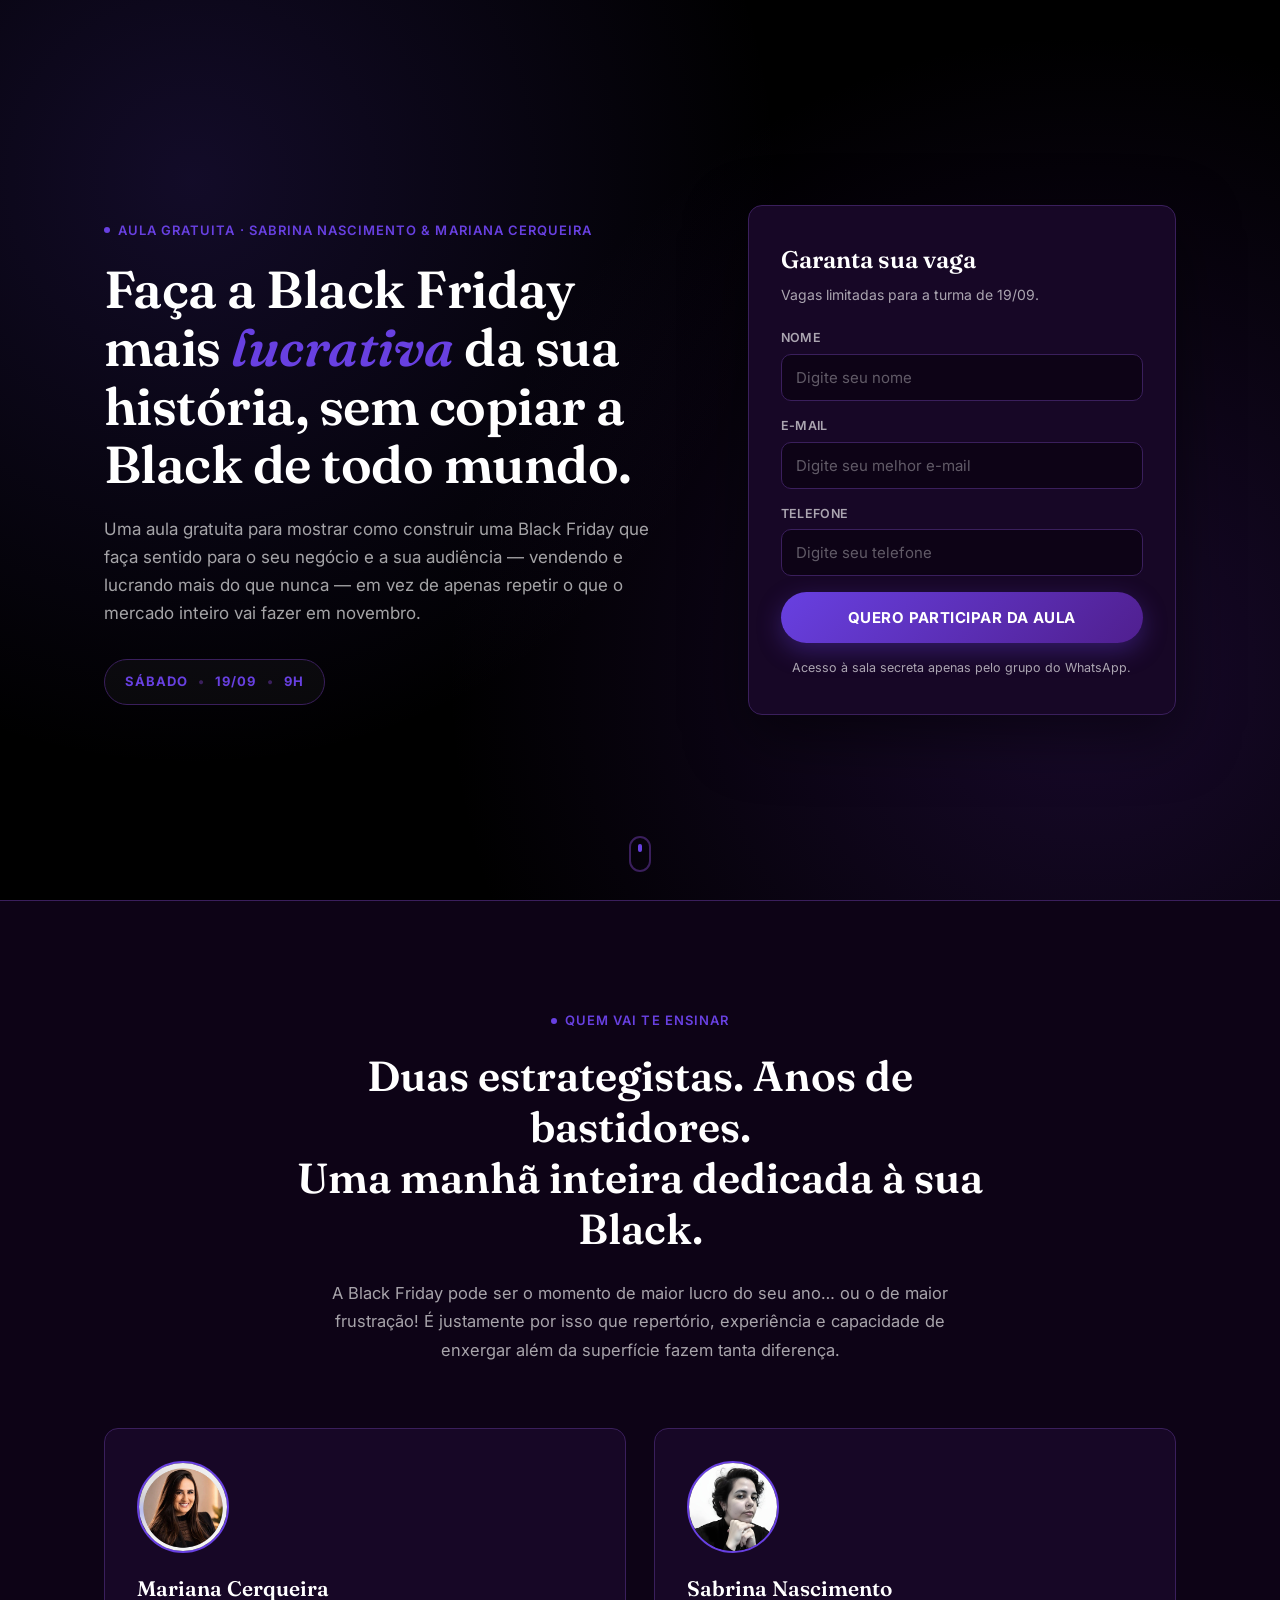
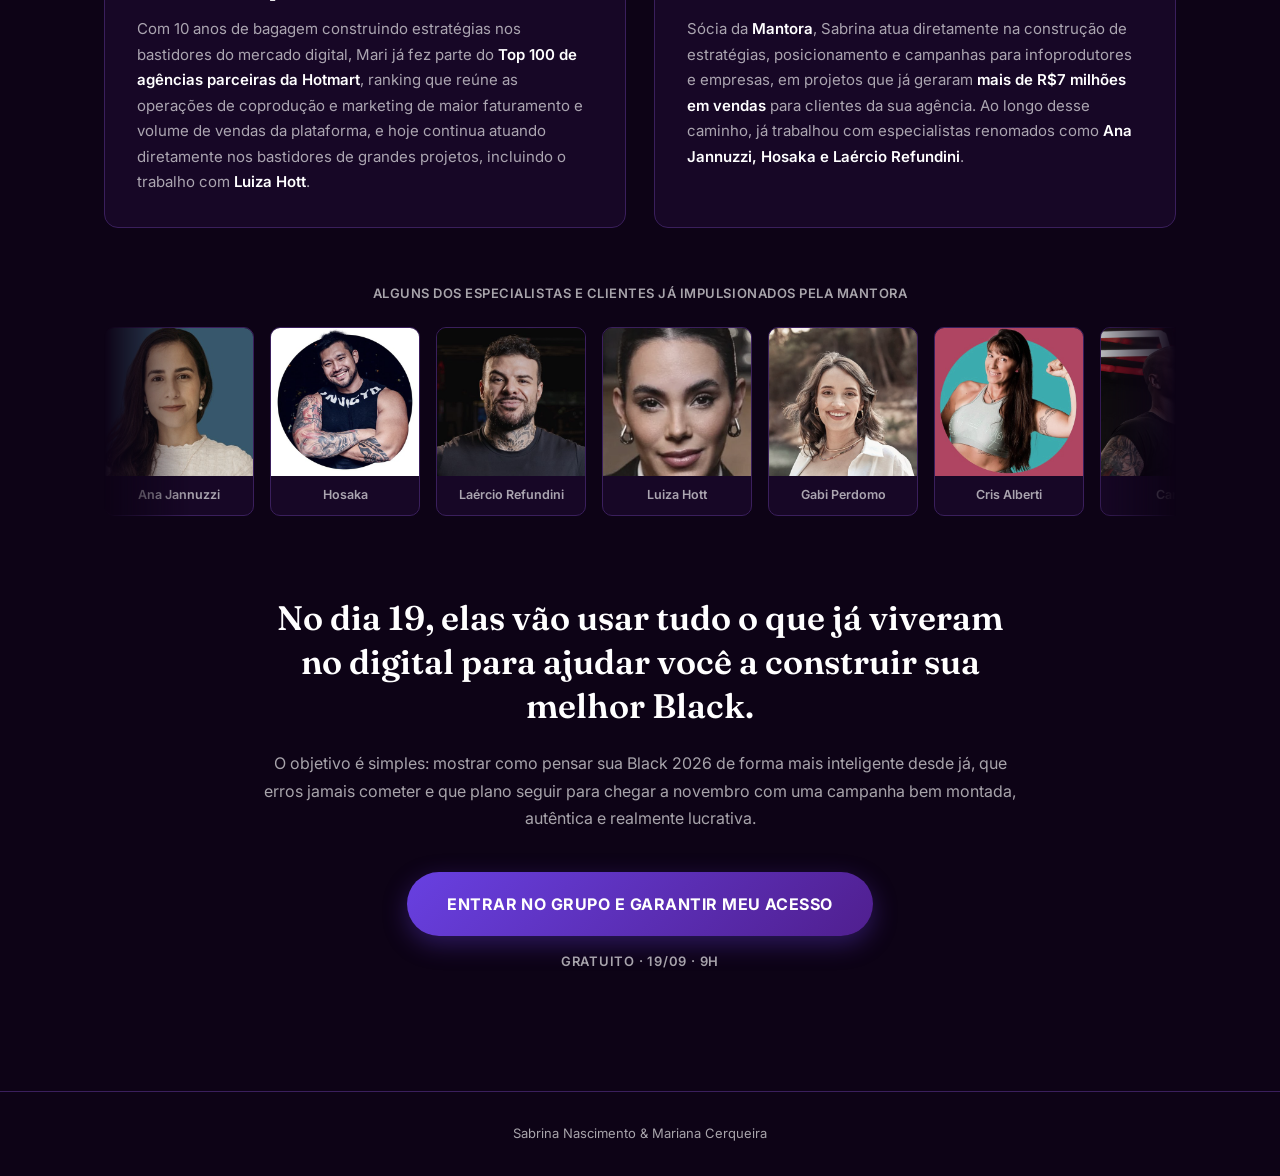
==== commit bfa8319f: "Adiciona Netlify Forms como segundo canal de captura de leads Cada envio do formulário agora grava e" ====
--- a/index.html
+++ b/index.html
@@ -42,7 +42,12 @@
     </div>
 
     <div class="hero__form-wrap">
-      <form class="lead-form" id="leadForm" novalidate>
+      <form class="lead-form" id="leadForm" name="leadForm" method="POST" data-netlify="true" data-netlify-honeypot="bot-field" novalidate>
+        <input type="hidden" name="form-name" value="leadForm">
+        <p class="field field--hidden" aria-hidden="true">
+          <label>Não preencha este campo: <input name="bot-field"></label>
+        </p>
+
         <h2 class="lead-form__title">Garanta sua vaga</h2>
         <p class="lead-form__subtitle">Vagas limitadas para a turma de 19/09.</p>
 
--- a/style.css
+++ b/style.css
@@ -134,6 +134,7 @@
 
 .hero__title {
   font-family: var(--font-display);
+  font-variation-settings: 'opsz' 24;
   font-weight: 600;
   font-size: clamp(32px, 4.2vw, 52px);
   line-height: 1.12;
@@ -211,6 +212,7 @@
 
 .lead-form__title {
   font-family: var(--font-display);
+  font-variation-settings: 'opsz' 24;
   font-size: 24px;
   font-weight: 600;
   margin-bottom: 6px;
@@ -225,6 +227,17 @@
 .field {
   margin-bottom: 16px;
   text-align: left;
+}
+
+/* Honeypot anti-spam do Netlify Forms: existe no HTML pra enganar bots,
+   mas fica fora da tela pra ninguém real ver ou preencher. */
+.field--hidden {
+  position: absolute;
+  width: 1px;
+  height: 1px;
+  overflow: hidden;
+  clip: rect(0, 0, 0, 0);
+  white-space: nowrap;
 }
 
 .field label {
@@ -309,6 +322,7 @@
 
 .experts__title {
   font-family: var(--font-display);
+  font-variation-settings: 'opsz' 24;
   font-weight: 600;
   font-size: clamp(28px, 3.6vw, 42px);
   line-height: 1.22;
@@ -357,6 +371,7 @@
 
 .expert-card__name {
   font-family: var(--font-display);
+  font-variation-settings: 'opsz' 24;
   font-size: 21px;
   font-weight: 600;
   margin-bottom: 12px;
@@ -466,6 +481,7 @@
 
 .statement__text {
   font-family: var(--font-display);
+  font-variation-settings: 'opsz' 24;
   font-weight: 600;
   font-size: clamp(24px, 3.2vw, 34px);
   line-height: 1.3;
@@ -529,25 +545,33 @@
 @media (max-width: 640px) {
   .hero {
     min-height: 100dvh;
-    padding: 14px 0;
+    padding: 20px 0;
     display: flex;
-    align-items: center;
-  }
-
-  .hero__container { gap: 10px; }
-
-  .eyebrow { font-size: 10.5px; gap: 6px; margin-bottom: 6px; }
+    align-items: stretch;
+  }
+
+  /* align-content distribui automaticamente qualquer espaço sobrando entre
+     o bloco de texto e o formulário (e um pouco acima/abaixo também) — em
+     telas mais altas isso vira respiro extra; em telas curtas (iPhone SE
+     etc.) simplesmente não sobra espaço pra distribuir, então o layout
+     continua compacto e cabendo sem rolar. */
+  .hero__container {
+    gap: 18px;
+    align-content: space-evenly;
+  }
+
+  .eyebrow { font-size: 10.5px; gap: 6px; margin-bottom: 10px; }
 
   .hero__title {
     font-size: clamp(19px, 6.2vw, 25px);
-    line-height: 1.1;
-    margin-bottom: 6px;
+    line-height: 1.15;
+    margin-bottom: 10px;
   }
 
   .hero__subtitle {
     font-size: 12.5px;
-    line-height: 1.35;
-    margin-bottom: 8px;
+    line-height: 1.4;
+    margin-bottom: 12px;
   }
 
   .date-badge {
@@ -557,14 +581,14 @@
   }
 
   .lead-form, .lead-form__success {
-    padding: 14px 16px;
-  }
-
-  .lead-form__title { font-size: 16px; margin-bottom: 2px; }
-
-  .lead-form__subtitle { font-size: 11px; margin-bottom: 10px; }
-
-  .field { margin-bottom: 8px; }
+    padding: 18px 18px;
+  }
+
+  .lead-form__title { font-size: 16px; margin-bottom: 4px; }
+
+  .lead-form__subtitle { font-size: 11px; margin-bottom: 14px; }
+
+  .field { margin-bottom: 10px; }
 
   .field label { font-size: 9.5px; margin-bottom: 3px; }
 
